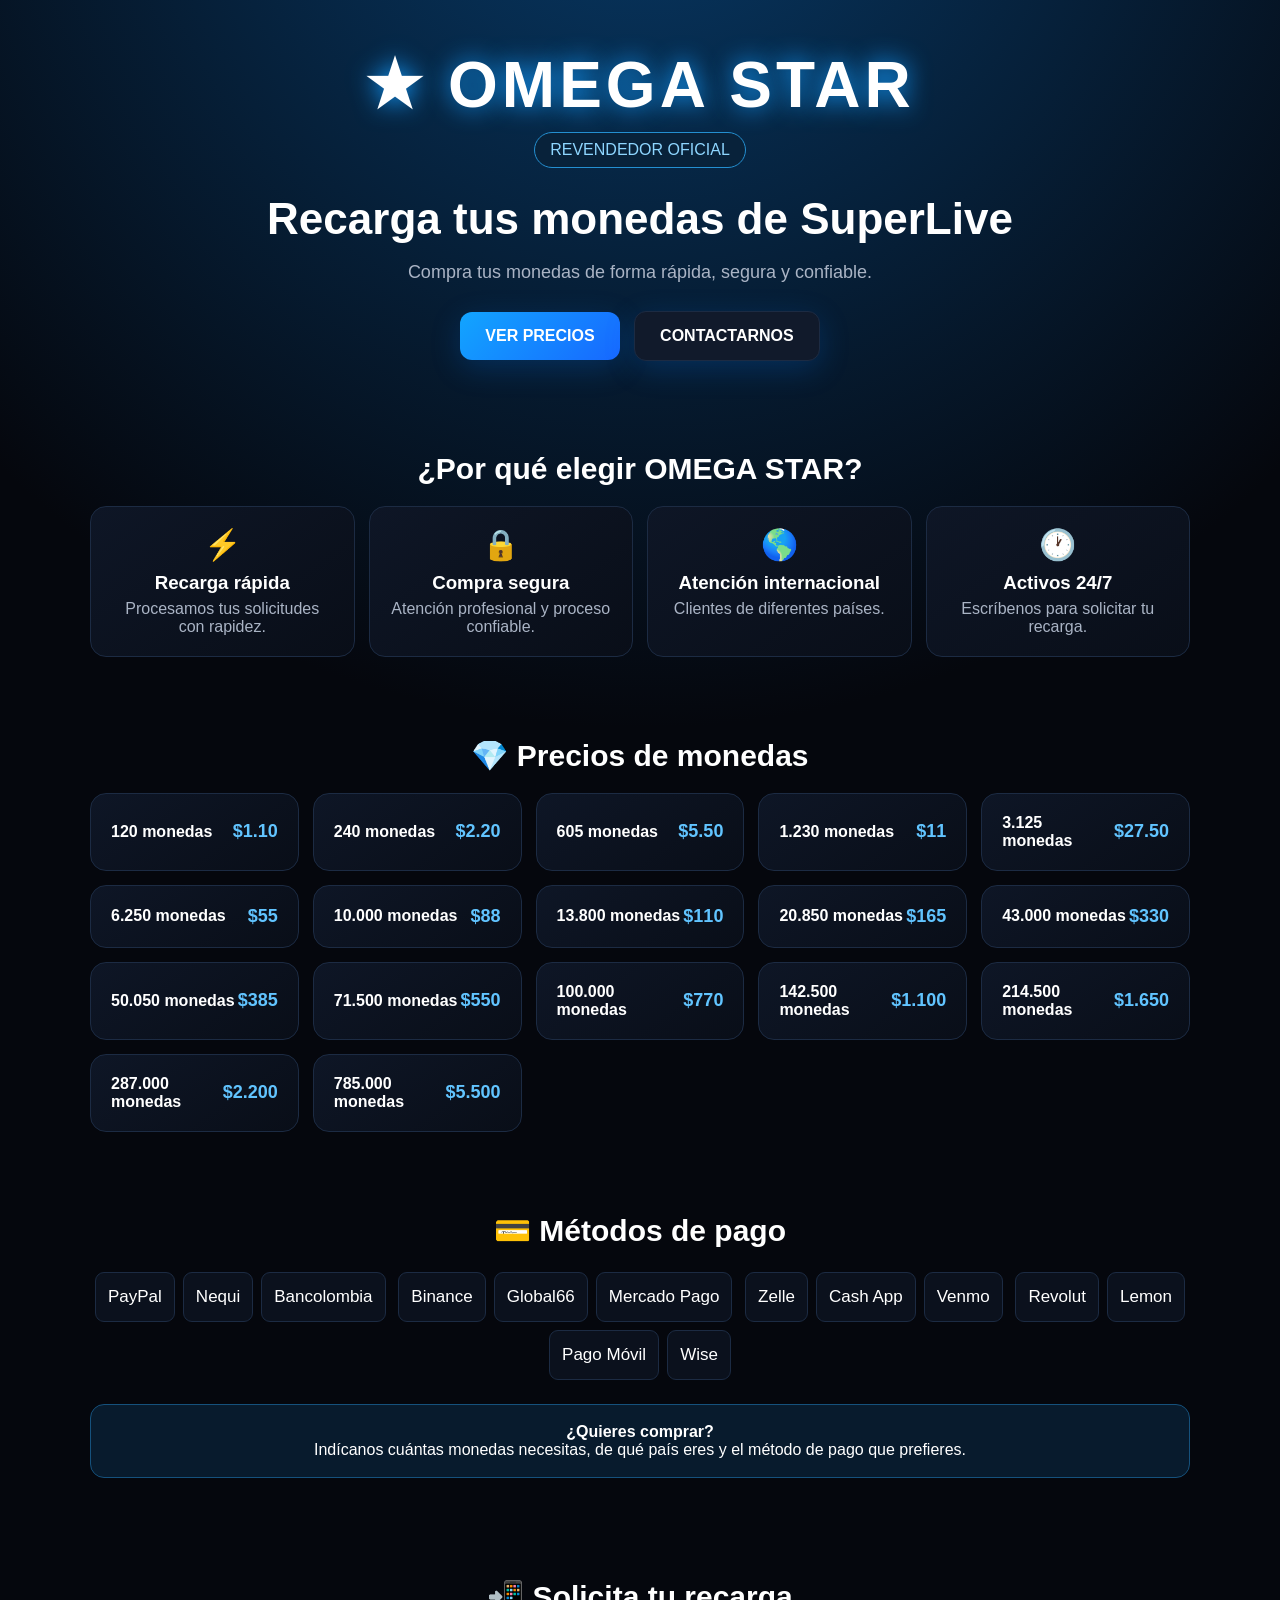
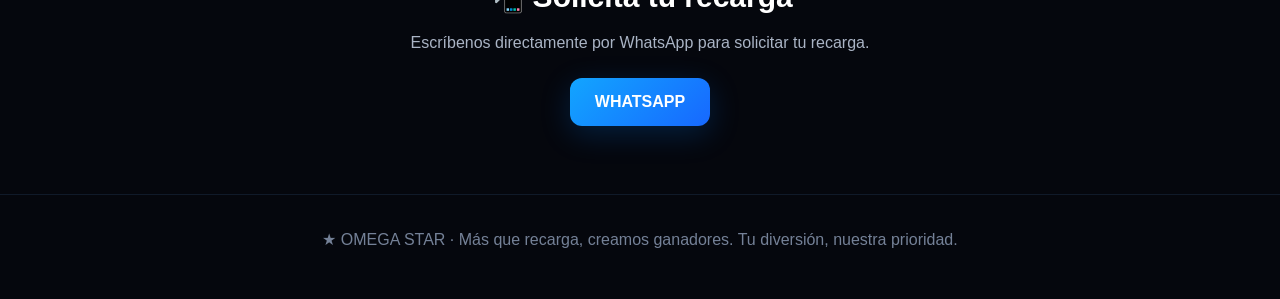
==== index.html @ 8eca4026 "Rename omega_star_web.html to index.html" ====
<!DOCTYPE html>
<html lang="es">
<head>
<meta charset="UTF-8">
<meta name="viewport" content="width=device-width, initial-scale=1.0">
<title>OMEGA STAR | Recarga de Monedas SuperLive</title>
<style>
:root{--bg:#05070d;--card:#0d1220;--blue:#20a7ff;--text:#fff;--muted:#aab4c5;--line:#1c2b43}
*{box-sizing:border-box} body{margin:0;font-family:Arial,Helvetica,sans-serif;background:radial-gradient(circle at 50% -10%,#073a68 0,#05070d 42%);color:var(--text)}
.container{width:min(1100px,92%);margin:auto}.hero{text-align:center;padding:48px 0 28px}
.logo{font-size:clamp(34px,7vw,64px);font-weight:900;letter-spacing:4px;text-shadow:0 0 24px #149dff}
.badge{display:inline-block;margin:10px 0;padding:8px 15px;border:1px solid #248fd0;border-radius:999px;color:#8ed6ff;background:#08223a}
h1{font-size:clamp(25px,5vw,44px);margin:16px 0 10px}.hero p{color:var(--muted);font-size:18px}
.btn{display:inline-block;text-decoration:none;background:linear-gradient(135deg,#12a5ff,#1768ff);color:#fff;font-weight:800;padding:15px 25px;border-radius:12px;margin:10px 5px;box-shadow:0 8px 30px #007cff35}
.btn.secondary{background:#111a2b;border:1px solid var(--line)}
section{padding:28px 0}.section-title{text-align:center;font-size:30px;margin-bottom:20px}
.features,.prices{display:grid;gap:14px}.features{grid-template-columns:repeat(auto-fit,minmax(210px,1fr))}
.feature,.price{background:linear-gradient(145deg,#0e1626,#090e18);border:1px solid var(--line);border-radius:16px;padding:20px}.feature{text-align:center}.icon{font-size:30px}.feature h3{margin:10px 0 6px}.feature p{color:var(--muted);margin:0}
.prices{grid-template-columns:repeat(auto-fit,minmax(190px,1fr));max-height:none}.price{display:flex;justify-content:space-between;align-items:center}.coins{font-weight:800}.amount{color:#61c4ff;font-weight:900;font-size:18px}
.payments{text-align:center;color:var(--muted);line-height:2;font-size:17px}.payment{display:inline-block;padding:7px 12px;margin:4px;border:1px solid var(--line);border-radius:9px;background:#0b111d;color:#fff}
.notice{margin:20px 0;padding:18px;border-radius:14px;background:#081b2d;border:1px solid #15517c;text-align:center}
footer{text-align:center;color:#748197;padding:35px 0 50px;border-top:1px solid #101a29;margin-top:30px}
@media(max-width:500px){.hero{padding-top:32px}.price{padding:16px}.btn{width:90%;max-width:320px}}
</style>
</head>
<body>
<header class="hero">
<div class="container">
<div class="logo">★ OMEGA STAR</div>
<div class="badge">REVENDEDOR OFICIAL</div>
<h1>Recarga tus monedas de SuperLive</h1>
<p>Compra tus monedas de forma rápida, segura y confiable.</p>
<a class="btn" href="#precios">VER PRECIOS</a>
<a class="btn secondary" href="#contacto">CONTACTARNOS</a>
</div>
</header>

<main class="container">
<section>
<h2 class="section-title">¿Por qué elegir OMEGA STAR?</h2>
<div class="features">
<div class="feature"><div class="icon">⚡</div><h3>Recarga rápida</h3><p>Procesamos tus solicitudes con rapidez.</p></div>
<div class="feature"><div class="icon">🔒</div><h3>Compra segura</h3><p>Atención profesional y proceso confiable.</p></div>
<div class="feature"><div class="icon">🌎</div><h3>Atención internacional</h3><p>Clientes de diferentes países.</p></div>
<div class="feature"><div class="icon">🕐</div><h3>Activos 24/7</h3><p>Escríbenos para solicitar tu recarga.</p></div>
</div>
</section>

<section id="precios">
<h2 class="section-title">💎 Precios de monedas</h2>
<div class="prices">
<div class="price"><span class="coins">120 monedas</span><span class="amount">$1.10</span></div>
<div class="price"><span class="coins">240 monedas</span><span class="amount">$2.20</span></div>
<div class="price"><span class="coins">605 monedas</span><span class="amount">$5.50</span></div>
<div class="price"><span class="coins">1.230 monedas</span><span class="amount">$11</span></div>
<div class="price"><span class="coins">3.125 monedas</span><span class="amount">$27.50</span></div>
<div class="price"><span class="coins">6.250 monedas</span><span class="amount">$55</span></div>
<div class="price"><span class="coins">10.000 monedas</span><span class="amount">$88</span></div>
<div class="price"><span class="coins">13.800 monedas</span><span class="amount">$110</span></div>
<div class="price"><span class="coins">20.850 monedas</span><span class="amount">$165</span></div>
<div class="price"><span class="coins">43.000 monedas</span><span class="amount">$330</span></div>
<div class="price"><span class="coins">50.050 monedas</span><span class="amount">$385</span></div>
<div class="price"><span class="coins">71.500 monedas</span><span class="amount">$550</span></div>
<div class="price"><span class="coins">100.000 monedas</span><span class="amount">$770</span></div>
<div class="price"><span class="coins">142.500 monedas</span><span class="amount">$1.100</span></div>
<div class="price"><span class="coins">214.500 monedas</span><span class="amount">$1.650</span></div>
<div class="price"><span class="coins">287.000 monedas</span><span class="amount">$2.200</span></div>
<div class="price"><span class="coins">785.000 monedas</span><span class="amount">$5.500</span></div>
</div>
</section>

<section>
<h2 class="section-title">💳 Métodos de pago</h2>
<div class="payments">
<span class="payment">PayPal</span><span class="payment">Nequi</span><span class="payment">Bancolombia</span>
<span class="payment">Binance</span><span class="payment">Global66</span><span class="payment">Mercado Pago</span>
<span class="payment">Zelle</span><span class="payment">Cash App</span><span class="payment">Venmo</span>
<span class="payment">Revolut</span><span class="payment">Lemon</span><span class="payment">Pago Móvil</span><span class="payment">Wise</span>
</div>
<div class="notice"><strong>¿Quieres comprar?</strong><br>Indícanos cuántas monedas necesitas, de qué país eres y el método de pago que prefieres.</div>
</section>

<section id="contacto" style="text-align:center">
<h2 class="section-title">📲 Solicita tu recarga</h2>
<p style="color:#aab4c5">Escríbenos directamente por WhatsApp para solicitar tu recarga.</p>
<a class="btn" href="https://wa.me/573024330121" target="_blank">WHATSAPP</a>
</section>
</main>
<footer>★ OMEGA STAR · Más que recarga, creamos ganadores. Tu diversión, nuestra prioridad.</footer>
</body>
</html>
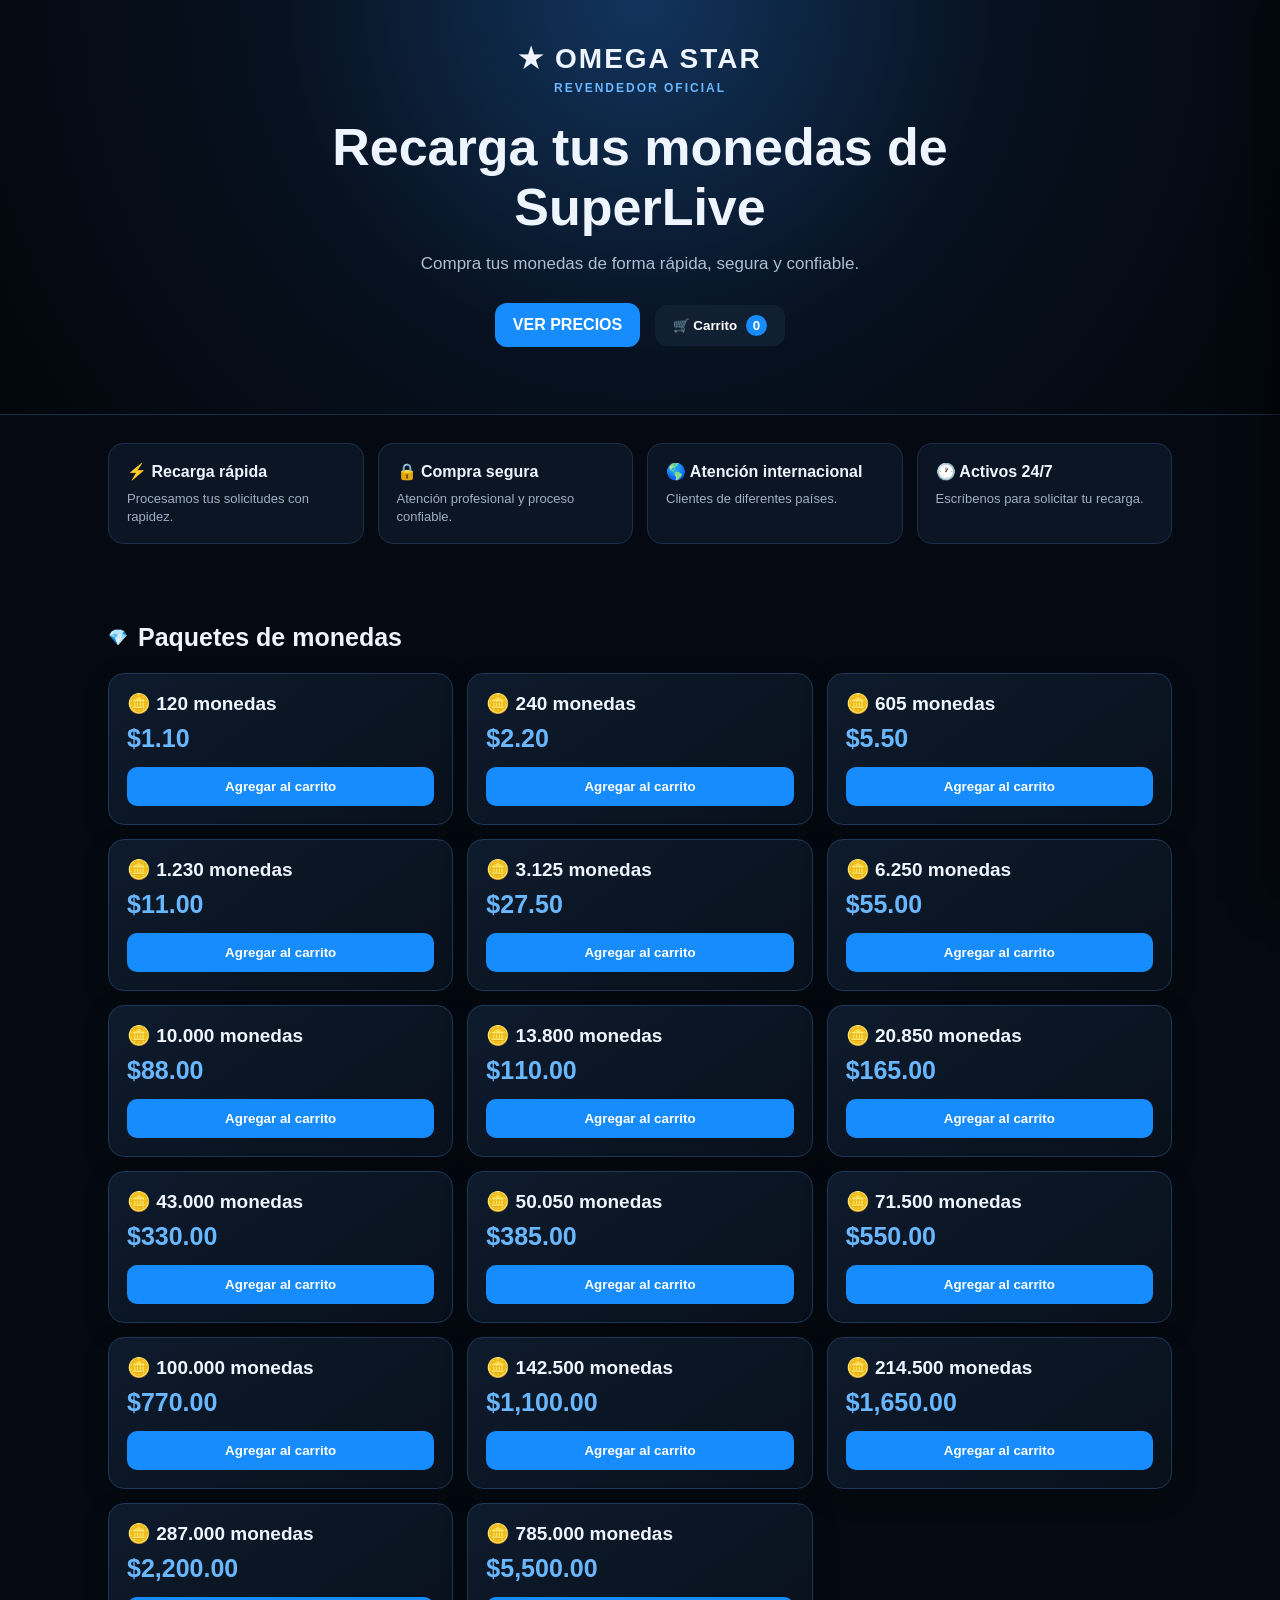
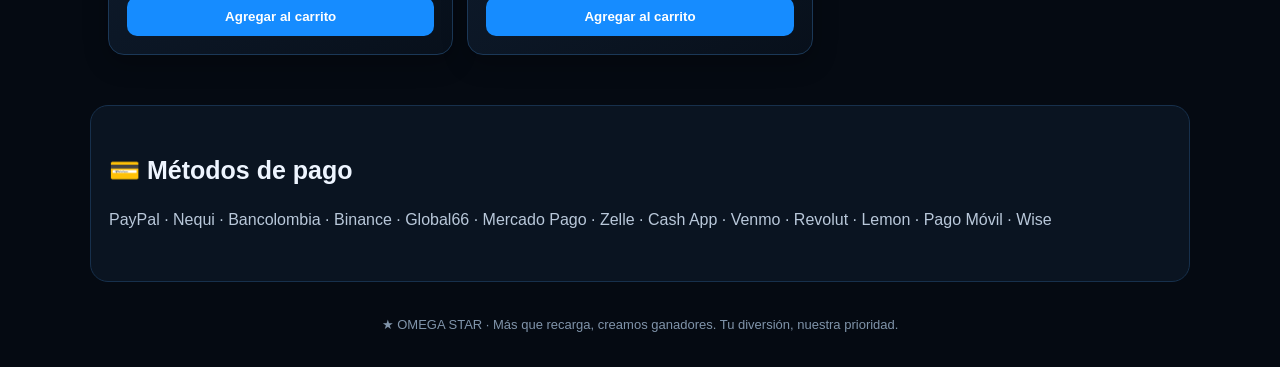
==== commit a50f7f0f: "Add files via upload" ====
--- a/index.html
+++ b/index.html
@@ -1,91 +1,85 @@
-<!DOCTYPE html>
+<!doctype html>
 <html lang="es">
 <head>
-<meta charset="UTF-8">
-<meta name="viewport" content="width=device-width, initial-scale=1.0">
-<title>OMEGA STAR | Recarga de Monedas SuperLive</title>
-<style>
-:root{--bg:#05070d;--card:#0d1220;--blue:#20a7ff;--text:#fff;--muted:#aab4c5;--line:#1c2b43}
-*{box-sizing:border-box} body{margin:0;font-family:Arial,Helvetica,sans-serif;background:radial-gradient(circle at 50% -10%,#073a68 0,#05070d 42%);color:var(--text)}
-.container{width:min(1100px,92%);margin:auto}.hero{text-align:center;padding:48px 0 28px}
-.logo{font-size:clamp(34px,7vw,64px);font-weight:900;letter-spacing:4px;text-shadow:0 0 24px #149dff}
-.badge{display:inline-block;margin:10px 0;padding:8px 15px;border:1px solid #248fd0;border-radius:999px;color:#8ed6ff;background:#08223a}
-h1{font-size:clamp(25px,5vw,44px);margin:16px 0 10px}.hero p{color:var(--muted);font-size:18px}
-.btn{display:inline-block;text-decoration:none;background:linear-gradient(135deg,#12a5ff,#1768ff);color:#fff;font-weight:800;padding:15px 25px;border-radius:12px;margin:10px 5px;box-shadow:0 8px 30px #007cff35}
-.btn.secondary{background:#111a2b;border:1px solid var(--line)}
-section{padding:28px 0}.section-title{text-align:center;font-size:30px;margin-bottom:20px}
-.features,.prices{display:grid;gap:14px}.features{grid-template-columns:repeat(auto-fit,minmax(210px,1fr))}
-.feature,.price{background:linear-gradient(145deg,#0e1626,#090e18);border:1px solid var(--line);border-radius:16px;padding:20px}.feature{text-align:center}.icon{font-size:30px}.feature h3{margin:10px 0 6px}.feature p{color:var(--muted);margin:0}
-.prices{grid-template-columns:repeat(auto-fit,minmax(190px,1fr));max-height:none}.price{display:flex;justify-content:space-between;align-items:center}.coins{font-weight:800}.amount{color:#61c4ff;font-weight:900;font-size:18px}
-.payments{text-align:center;color:var(--muted);line-height:2;font-size:17px}.payment{display:inline-block;padding:7px 12px;margin:4px;border:1px solid var(--line);border-radius:9px;background:#0b111d;color:#fff}
-.notice{margin:20px 0;padding:18px;border-radius:14px;background:#081b2d;border:1px solid #15517c;text-align:center}
-footer{text-align:center;color:#748197;padding:35px 0 50px;border-top:1px solid #101a29;margin-top:30px}
-@media(max-width:500px){.hero{padding-top:32px}.price{padding:16px}.btn{width:90%;max-width:320px}}
-</style>
+<meta charset="utf-8">
+<meta name="viewport" content="width=device-width,initial-scale=1">
+<meta name="theme-color" content="#07111f">
+<title>OMEGA STAR | Carrito de monedas SuperLive</title>
+<link rel="stylesheet" href="styles.css">
 </head>
 <body>
 <header class="hero">
-<div class="container">
-<div class="logo">★ OMEGA STAR</div>
-<div class="badge">REVENDEDOR OFICIAL</div>
-<h1>Recarga tus monedas de SuperLive</h1>
-<p>Compra tus monedas de forma rápida, segura y confiable.</p>
-<a class="btn" href="#precios">VER PRECIOS</a>
-<a class="btn secondary" href="#contacto">CONTACTARNOS</a>
-</div>
+  <div class="brand">★ OMEGA STAR</div>
+  <div class="official">REVENDEDOR OFICIAL</div>
+  <h1>Recarga tus monedas de SuperLive</h1>
+  <p>Compra tus monedas de forma rápida, segura y confiable.</p>
+  <a class="btn" href="#precios">VER PRECIOS</a>
+  <button class="cart-button" id="openCart">🛒 Carrito <span id="cartCount">0</span></button>
 </header>
 
-<main class="container">
-<section>
-<h2 class="section-title">¿Por qué elegir OMEGA STAR?</h2>
-<div class="features">
-<div class="feature"><div class="icon">⚡</div><h3>Recarga rápida</h3><p>Procesamos tus solicitudes con rapidez.</p></div>
-<div class="feature"><div class="icon">🔒</div><h3>Compra segura</h3><p>Atención profesional y proceso confiable.</p></div>
-<div class="feature"><div class="icon">🌎</div><h3>Atención internacional</h3><p>Clientes de diferentes países.</p></div>
-<div class="feature"><div class="icon">🕐</div><h3>Activos 24/7</h3><p>Escríbenos para solicitar tu recarga.</p></div>
-</div>
+<main>
+<section class="benefits">
+  <article><b>⚡ Recarga rápida</b><span>Procesamos tus solicitudes con rapidez.</span></article>
+  <article><b>🔒 Compra segura</b><span>Atención profesional y proceso confiable.</span></article>
+  <article><b>🌎 Atención internacional</b><span>Clientes de diferentes países.</span></article>
+  <article><b>🕐 Activos 24/7</b><span>Escríbenos para solicitar tu recarga.</span></article>
 </section>
 
-<section id="precios">
-<h2 class="section-title">💎 Precios de monedas</h2>
-<div class="prices">
-<div class="price"><span class="coins">120 monedas</span><span class="amount">$1.10</span></div>
-<div class="price"><span class="coins">240 monedas</span><span class="amount">$2.20</span></div>
-<div class="price"><span class="coins">605 monedas</span><span class="amount">$5.50</span></div>
-<div class="price"><span class="coins">1.230 monedas</span><span class="amount">$11</span></div>
-<div class="price"><span class="coins">3.125 monedas</span><span class="amount">$27.50</span></div>
-<div class="price"><span class="coins">6.250 monedas</span><span class="amount">$55</span></div>
-<div class="price"><span class="coins">10.000 monedas</span><span class="amount">$88</span></div>
-<div class="price"><span class="coins">13.800 monedas</span><span class="amount">$110</span></div>
-<div class="price"><span class="coins">20.850 monedas</span><span class="amount">$165</span></div>
-<div class="price"><span class="coins">43.000 monedas</span><span class="amount">$330</span></div>
-<div class="price"><span class="coins">50.050 monedas</span><span class="amount">$385</span></div>
-<div class="price"><span class="coins">71.500 monedas</span><span class="amount">$550</span></div>
-<div class="price"><span class="coins">100.000 monedas</span><span class="amount">$770</span></div>
-<div class="price"><span class="coins">142.500 monedas</span><span class="amount">$1.100</span></div>
-<div class="price"><span class="coins">214.500 monedas</span><span class="amount">$1.650</span></div>
-<div class="price"><span class="coins">287.000 monedas</span><span class="amount">$2.200</span></div>
-<div class="price"><span class="coins">785.000 monedas</span><span class="amount">$5.500</span></div>
-</div>
+<section id="precios" class="section">
+  <div class="section-title">
+    <span>💎</span><h2>Paquetes de monedas</h2>
+  </div>
+  <div id="products" class="products"></div>
 </section>
 
-<section>
-<h2 class="section-title">💳 Métodos de pago</h2>
-<div class="payments">
-<span class="payment">PayPal</span><span class="payment">Nequi</span><span class="payment">Bancolombia</span>
-<span class="payment">Binance</span><span class="payment">Global66</span><span class="payment">Mercado Pago</span>
-<span class="payment">Zelle</span><span class="payment">Cash App</span><span class="payment">Venmo</span>
-<span class="payment">Revolut</span><span class="payment">Lemon</span><span class="payment">Pago Móvil</span><span class="payment">Wise</span>
-</div>
-<div class="notice"><strong>¿Quieres comprar?</strong><br>Indícanos cuántas monedas necesitas, de qué país eres y el método de pago que prefieres.</div>
-</section>
-
-<section id="contacto" style="text-align:center">
-<h2 class="section-title">📲 Solicita tu recarga</h2>
-<p style="color:#aab4c5">Escríbenos directamente por WhatsApp para solicitar tu recarga.</p>
-<a class="btn" href="https://wa.me/573024330121" target="_blank">WHATSAPP</a>
+<section class="section info">
+  <h2>💳 Métodos de pago</h2>
+  <p>PayPal · Nequi · Bancolombia · Binance · Global66 · Mercado Pago · Zelle · Cash App · Venmo · Revolut · Lemon · Pago Móvil · Wise</p>
 </section>
 </main>
+
+<aside id="cartPanel" class="cart-panel" aria-hidden="true">
+  <div class="cart-head"><h2>🛒 Tu pedido</h2><button id="closeCart">✕</button></div>
+  <div id="cartItems" class="cart-items"></div>
+  <div class="cart-total"><span>Total</span><strong id="cartTotal">$0.00</strong></div>
+  <button class="checkout" id="checkoutBtn">Finalizar pedido por WhatsApp</button>
+</aside>
+<div id="overlay" class="overlay"></div>
+
+<div id="checkoutModal" class="modal hidden">
+  <div class="modal-card">
+    <button class="modal-close" id="closeModal">✕</button>
+    <h2>📲 Datos del pedido</h2>
+    <p>Completa los datos para enviar tu pedido por WhatsApp.</p>
+    <label>País
+      <select id="country">
+        <option>Colombia</option><option>México</option><option>Argentina</option>
+        <option>Venezuela</option><option>Perú</option><option>Otro país</option>
+      </select>
+    </label>
+    <label>ID / usuario de SuperLive
+      <input id="superliveId" placeholder="Ej. 123456789" autocomplete="off">
+    </label>
+    <label>Método de pago
+      <select id="payment">
+        <option>Nequi</option><option>Bancolombia</option><option>PayPal</option>
+        <option>Binance</option><option>Global66</option><option>Mercado Pago</option>
+        <option>Zelle</option><option>Cash App</option><option>Venmo</option>
+        <option>Revolut</option><option>Lemon</option><option>Pago Móvil</option>
+        <option>Wise</option>
+      </select>
+    </label>
+    <label>Nombre (opcional)
+      <input id="customerName" placeholder="Tu nombre">
+    </label>
+    <label>Nota (opcional)
+      <textarea id="note" rows="3" placeholder="Información adicional"></textarea>
+    </label>
+    <button class="checkout" id="sendWhatsApp">Enviar pedido por WhatsApp</button>
+  </div>
+</div>
+
 <footer>★ OMEGA STAR · Más que recarga, creamos ganadores. Tu diversión, nuestra prioridad.</footer>
+<script src="script.js"></script>
 </body>
-</html>
+</html>
--- a/styles.css
+++ b/styles.css
@@ -0,0 +1 @@
+*{box-sizing:border-box}html{scroll-behavior:smooth}body{margin:0;font-family:Arial,Helvetica,sans-serif;background:#050a12;color:#eef5ff}.hero{padding:42px 18px 55px;text-align:center;background:radial-gradient(circle at 50% 0,#12345d,#07111f 48%,#03070c);border-bottom:1px solid #17304c}.brand{font-size:28px;font-weight:900;letter-spacing:2px}.official{margin-top:6px;color:#69b7ff;font-weight:700;font-size:12px;letter-spacing:2px}.hero h1{font-size:clamp(28px,7vw,52px);margin:22px auto 10px;max-width:800px}.hero p{color:#aebed2;font-size:17px}.btn,.cart-button,.checkout{border:0;border-radius:12px;padding:13px 18px;font-weight:800;cursor:pointer}.btn{display:inline-block;background:#168cff;color:white;text-decoration:none;margin:12px 5px}.cart-button{background:#101f31;color:white;margin:12px 5px}.cart-button span{background:#168cff;border-radius:99px;padding:3px 7px;margin-left:5px}.benefits{display:grid;grid-template-columns:repeat(4,1fr);gap:14px;max-width:1100px;margin:28px auto;padding:0 18px}.benefits article{background:#0b1523;border:1px solid #19304a;border-radius:15px;padding:18px}.benefits b{display:block;margin-bottom:8px}.benefits span{font-size:13px;color:#9fb0c5}.section{max-width:1100px;margin:0 auto;padding:30px 18px}.section-title{display:flex;align-items:center;gap:10px}.section-title h2,.info h2{font-size:25px}.products{display:grid;grid-template-columns:repeat(3,1fr);gap:14px}.product{background:linear-gradient(145deg,#0e1b2c,#08101b);border:1px solid #1b3857;border-radius:16px;padding:18px;box-shadow:0 8px 25px #0004}.coins{font-size:19px;font-weight:900}.price{font-size:25px;font-weight:900;margin:9px 0 14px;color:#69b7ff}.add{width:100%;padding:12px;border:0;border-radius:10px;background:#168cff;color:#fff;font-weight:800;cursor:pointer}.info{margin-top:20px;background:#0a1421;border-radius:18px;border:1px solid #17304c}.info p{color:#b9c8da;line-height:1.8}.cart-panel{position:fixed;right:-430px;top:0;width:min(430px,100%);height:100%;background:#07111e;z-index:20;padding:20px;transition:.25s;box-shadow:-12px 0 35px #0008;overflow:auto}.cart-panel.open{right:0}.cart-head{display:flex;justify-content:space-between;align-items:center}.cart-head button,.modal-close{background:none;border:0;color:#fff;font-size:22px;cursor:pointer}.cart-item{border-bottom:1px solid #1b3047;padding:14px 0}.cart-row{display:flex;justify-content:space-between;gap:10px}.qty button{border:1px solid #31516f;background:#0d1c2c;color:#fff;border-radius:7px;width:30px;height:30px}.qty span{padding:0 8px}.cart-total{display:flex;justify-content:space-between;font-size:20px;padding:20px 0}.checkout{width:100%;background:#16a765;color:white}.overlay{display:none;position:fixed;inset:0;background:#0009;z-index:15}.overlay.show{display:block}.modal{position:fixed;inset:0;z-index:30;display:grid;place-items:center;background:#0009;padding:18px}.hidden{display:none}.modal-card{position:relative;background:#091524;border:1px solid #23425f;border-radius:18px;padding:24px;width:min(500px,100%);max-height:92vh;overflow:auto}.modal-card label{display:block;margin:14px 0;font-size:14px;color:#b9c8da}.modal-card input,.modal-card select,.modal-card textarea{display:block;width:100%;margin-top:7px;padding:12px;border-radius:10px;border:1px solid #2a4560;background:#06101b;color:#fff}.modal-close{position:absolute;right:14px;top:12px}.modal-card h2{margin-top:0}footer{text-align:center;padding:35px 18px;color:#8094aa;font-size:13px}@media(max-width:800px){.benefits{grid-template-columns:1fr 1fr}.products{grid-template-columns:1fr 1fr}}@media(max-width:520px){.benefits,.products{grid-template-columns:1fr}.hero{padding-top:30px}.brand{font-size:24px}}
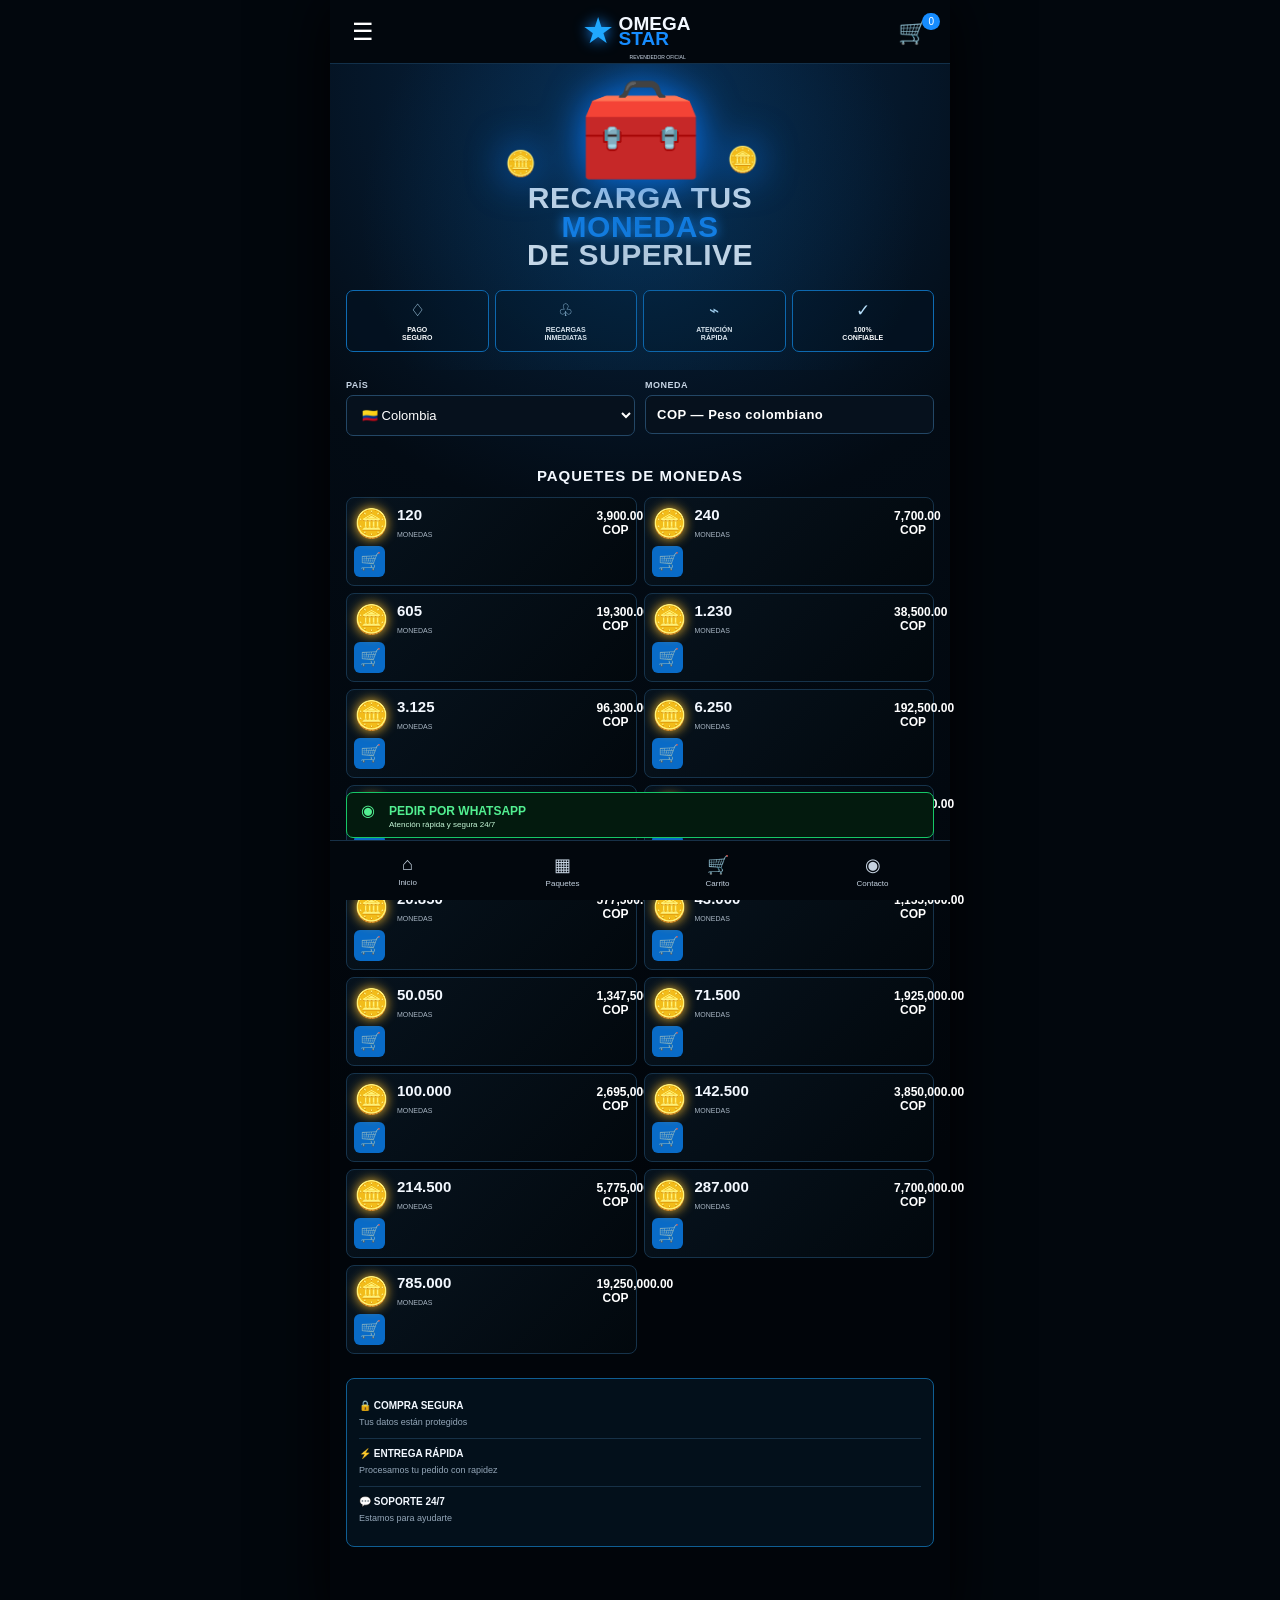
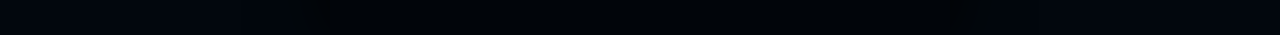
==== commit 14d20508: "Add files via upload" ====
--- a/index.html
+++ b/index.html
@@ -2,84 +2,89 @@
 <html lang="es">
 <head>
 <meta charset="utf-8">
-<meta name="viewport" content="width=device-width,initial-scale=1">
-<meta name="theme-color" content="#07111f">
-<title>OMEGA STAR | Carrito de monedas SuperLive</title>
+<meta name="viewport" content="width=device-width,initial-scale=1,viewport-fit=cover">
+<meta name="theme-color" content="#02070d">
+<title>OMEGA STAR | Monedas SuperLive</title>
 <link rel="stylesheet" href="styles.css">
 </head>
 <body>
-<header class="hero">
-  <div class="brand">★ OMEGA STAR</div>
-  <div class="official">REVENDEDOR OFICIAL</div>
-  <h1>Recarga tus monedas de SuperLive</h1>
-  <p>Compra tus monedas de forma rápida, segura y confiable.</p>
-  <a class="btn" href="#precios">VER PRECIOS</a>
-  <button class="cart-button" id="openCart">🛒 Carrito <span id="cartCount">0</span></button>
+<div class="app">
+<header class="topbar">
+  <button class="icon" id="menuBtn">☰</button>
+  <div class="logo"><span>★</span><b>OMEGA<br><i>STAR</i></b><small>REVENDEDOR OFICIAL</small></div>
+  <button class="icon cart-mini" id="openCart">🛒<em id="cartCount">0</em></button>
 </header>
 
 <main>
-<section class="benefits">
-  <article><b>⚡ Recarga rápida</b><span>Procesamos tus solicitudes con rapidez.</span></article>
-  <article><b>🔒 Compra segura</b><span>Atención profesional y proceso confiable.</span></article>
-  <article><b>🌎 Atención internacional</b><span>Clientes de diferentes países.</span></article>
-  <article><b>🕐 Activos 24/7</b><span>Escríbenos para solicitar tu recarga.</span></article>
+<section class="hero">
+  <div class="hero-glow"></div>
+  <div class="chest">🧰<span>🪙</span><span>🪙</span></div>
+  <h1>RECARGA TUS<br><strong>MONEDAS</strong><br>DE SUPERLIVE</h1>
+  <div class="badges">
+    <div>♢<b>PAGO<br>SEGURO</b></div>
+    <div>♧<b>RECARGAS<br>INMEDIATAS</b></div>
+    <div>⌁<b>ATENCIÓN<br>RÁPIDA</b></div>
+    <div>✓<b>100%<br>CONFIABLE</b></div>
+  </div>
 </section>
 
-<section id="precios" class="section">
-  <div class="section-title">
-    <span>💎</span><h2>Paquetes de monedas</h2>
-  </div>
+<section class="selectors">
+  <label>PAÍS<select id="country"></select></label>
+  <label>MONEDA<div class="currency" id="currency"></div></label>
+</section>
+
+<section class="section">
+  <h2>PAQUETES DE MONEDAS</h2>
   <div id="products" class="products"></div>
 </section>
 
-<section class="section info">
-  <h2>💳 Métodos de pago</h2>
-  <p>PayPal · Nequi · Bancolombia · Binance · Global66 · Mercado Pago · Zelle · Cash App · Venmo · Revolut · Lemon · Pago Móvil · Wise</p>
+<section class="trust">
+  <div><b>🔒 COMPRA SEGURA</b><span>Tus datos están protegidos</span></div>
+  <div><b>⚡ ENTREGA RÁPIDA</b><span>Procesamos tu pedido con rapidez</span></div>
+  <div><b>💬 SOPORTE 24/7</b><span>Estamos para ayudarte</span></div>
 </section>
 </main>
 
-<aside id="cartPanel" class="cart-panel" aria-hidden="true">
-  <div class="cart-head"><h2>🛒 Tu pedido</h2><button id="closeCart">✕</button></div>
-  <div id="cartItems" class="cart-items"></div>
-  <div class="cart-total"><span>Total</span><strong id="cartTotal">$0.00</strong></div>
-  <button class="checkout" id="checkoutBtn">Finalizar pedido por WhatsApp</button>
+<div class="whatsapp" id="whatsappBtn">◉ <b>PEDIR POR WHATSAPP</b><small>Atención rápida y segura 24/7</small></div>
+
+<aside id="cartPanel" class="drawer">
+  <div class="drawer-head"><h2>TU CARRITO</h2><button id="closeCart">✕</button></div>
+  <div id="cartItems"></div>
+  <div class="drawer-total"><span>TOTAL</span><strong id="cartTotal"></strong></div>
+  <button class="primary" id="checkoutBtn">FINALIZAR PEDIDO →</button>
+  <button class="continue" id="continueBtn">← Seguir comprando</button>
 </aside>
-<div id="overlay" class="overlay"></div>
+<div id="overlay"></div>
 
 <div id="checkoutModal" class="modal hidden">
   <div class="modal-card">
     <button class="modal-close" id="closeModal">✕</button>
-    <h2>📲 Datos del pedido</h2>
-    <p>Completa los datos para enviar tu pedido por WhatsApp.</p>
-    <label>País
-      <select id="country">
-        <option>Colombia</option><option>México</option><option>Argentina</option>
-        <option>Venezuela</option><option>Perú</option><option>Otro país</option>
-      </select>
-    </label>
-    <label>ID / usuario de SuperLive
-      <input id="superliveId" placeholder="Ej. 123456789" autocomplete="off">
-    </label>
-    <label>Método de pago
-      <select id="payment">
-        <option>Nequi</option><option>Bancolombia</option><option>PayPal</option>
-        <option>Binance</option><option>Global66</option><option>Mercado Pago</option>
-        <option>Zelle</option><option>Cash App</option><option>Venmo</option>
-        <option>Revolut</option><option>Lemon</option><option>Pago Móvil</option>
-        <option>Wise</option>
-      </select>
-    </label>
-    <label>Nombre (opcional)
-      <input id="customerName" placeholder="Tu nombre">
-    </label>
-    <label>Nota (opcional)
-      <textarea id="note" rows="3" placeholder="Información adicional"></textarea>
-    </label>
-    <button class="checkout" id="sendWhatsApp">Enviar pedido por WhatsApp</button>
+    <h2>FINALIZAR PEDIDO</h2>
+    <div class="form-section"><b>1. INFORMACIÓN DEL PEDIDO</b></div>
+    <label>País<select id="checkoutCountry"></select></label>
+    <label>Moneda<div class="currency" id="checkoutCurrency"></div></label>
+    <label>ID de SuperLive<input id="superliveId" placeholder="Ingresa tu ID o usuario"></label>
+    <div class="form-section"><b>2. MÉTODO DE PAGO</b></div>
+    <label>Selecciona tu método<select id="payment">
+      <option>Nequi</option><option>Bancolombia</option><option>PayPal</option><option>Binance</option><option>Global66</option><option>Mercado Pago</option><option>Zelle</option><option>Cash App</option><option>Venmo</option><option>Revolut</option><option>Lemon</option><option>Pago Móvil</option><option>Wise</option>
+    </select></label>
+    <div class="form-section"><b>3. TUS DATOS</b></div>
+    <label>Nombre completo<input id="customerName" placeholder="Ingresa tu nombre"></label>
+    <label>WhatsApp<input id="customerWhatsapp" placeholder="Tu número de WhatsApp"></label>
+    <label>Nota (opcional)<textarea id="note" placeholder="Escribe alguna nota adicional"></textarea></label>
+    <div class="pay-total"><span>Total a pagar</span><strong id="modalTotal"></strong></div>
+    <button class="whatsapp-submit" id="sendWhatsApp">◉ ENVIAR PEDIDO POR WHATSAPP</button>
+    <small class="redirect">Serás redirigido a WhatsApp con el detalle de tu pedido.</small>
   </div>
 </div>
 
-<footer>★ OMEGA STAR · Más que recarga, creamos ganadores. Tu diversión, nuestra prioridad.</footer>
+<nav class="bottom-nav">
+  <button>⌂<span>Inicio</span></button>
+  <button onclick="document.querySelector('.section').scrollIntoView()">▦<span>Paquetes</span></button>
+  <button id="bottomCart">🛒<span>Carrito</span></button>
+  <button id="bottomContact">◉<span>Contacto</span></button>
+</nav>
 <script src="script.js"></script>
+</div>
 </body>
 </html>
--- a/styles.css
+++ b/styles.css
@@ -1 +1 @@
-*{box-sizing:border-box}html{scroll-behavior:smooth}body{margin:0;font-family:Arial,Helvetica,sans-serif;background:#050a12;color:#eef5ff}.hero{padding:42px 18px 55px;text-align:center;background:radial-gradient(circle at 50% 0,#12345d,#07111f 48%,#03070c);border-bottom:1px solid #17304c}.brand{font-size:28px;font-weight:900;letter-spacing:2px}.official{margin-top:6px;color:#69b7ff;font-weight:700;font-size:12px;letter-spacing:2px}.hero h1{font-size:clamp(28px,7vw,52px);margin:22px auto 10px;max-width:800px}.hero p{color:#aebed2;font-size:17px}.btn,.cart-button,.checkout{border:0;border-radius:12px;padding:13px 18px;font-weight:800;cursor:pointer}.btn{display:inline-block;background:#168cff;color:white;text-decoration:none;margin:12px 5px}.cart-button{background:#101f31;color:white;margin:12px 5px}.cart-button span{background:#168cff;border-radius:99px;padding:3px 7px;margin-left:5px}.benefits{display:grid;grid-template-columns:repeat(4,1fr);gap:14px;max-width:1100px;margin:28px auto;padding:0 18px}.benefits article{background:#0b1523;border:1px solid #19304a;border-radius:15px;padding:18px}.benefits b{display:block;margin-bottom:8px}.benefits span{font-size:13px;color:#9fb0c5}.section{max-width:1100px;margin:0 auto;padding:30px 18px}.section-title{display:flex;align-items:center;gap:10px}.section-title h2,.info h2{font-size:25px}.products{display:grid;grid-template-columns:repeat(3,1fr);gap:14px}.product{background:linear-gradient(145deg,#0e1b2c,#08101b);border:1px solid #1b3857;border-radius:16px;padding:18px;box-shadow:0 8px 25px #0004}.coins{font-size:19px;font-weight:900}.price{font-size:25px;font-weight:900;margin:9px 0 14px;color:#69b7ff}.add{width:100%;padding:12px;border:0;border-radius:10px;background:#168cff;color:#fff;font-weight:800;cursor:pointer}.info{margin-top:20px;background:#0a1421;border-radius:18px;border:1px solid #17304c}.info p{color:#b9c8da;line-height:1.8}.cart-panel{position:fixed;right:-430px;top:0;width:min(430px,100%);height:100%;background:#07111e;z-index:20;padding:20px;transition:.25s;box-shadow:-12px 0 35px #0008;overflow:auto}.cart-panel.open{right:0}.cart-head{display:flex;justify-content:space-between;align-items:center}.cart-head button,.modal-close{background:none;border:0;color:#fff;font-size:22px;cursor:pointer}.cart-item{border-bottom:1px solid #1b3047;padding:14px 0}.cart-row{display:flex;justify-content:space-between;gap:10px}.qty button{border:1px solid #31516f;background:#0d1c2c;color:#fff;border-radius:7px;width:30px;height:30px}.qty span{padding:0 8px}.cart-total{display:flex;justify-content:space-between;font-size:20px;padding:20px 0}.checkout{width:100%;background:#16a765;color:white}.overlay{display:none;position:fixed;inset:0;background:#0009;z-index:15}.overlay.show{display:block}.modal{position:fixed;inset:0;z-index:30;display:grid;place-items:center;background:#0009;padding:18px}.hidden{display:none}.modal-card{position:relative;background:#091524;border:1px solid #23425f;border-radius:18px;padding:24px;width:min(500px,100%);max-height:92vh;overflow:auto}.modal-card label{display:block;margin:14px 0;font-size:14px;color:#b9c8da}.modal-card input,.modal-card select,.modal-card textarea{display:block;width:100%;margin-top:7px;padding:12px;border-radius:10px;border:1px solid #2a4560;background:#06101b;color:#fff}.modal-close{position:absolute;right:14px;top:12px}.modal-card h2{margin-top:0}footer{text-align:center;padding:35px 18px;color:#8094aa;font-size:13px}@media(max-width:800px){.benefits{grid-template-columns:1fr 1fr}.products{grid-template-columns:1fr 1fr}}@media(max-width:520px){.benefits,.products{grid-template-columns:1fr}.hero{padding-top:30px}.brand{font-size:24px}}+*{box-sizing:border-box}html{scroll-behavior:smooth}body{margin:0;background:#01050a;color:#f3f8ff;font-family:Arial,Helvetica,sans-serif}.app{max-width:620px;margin:auto;min-height:100vh;background:radial-gradient(circle at 50% 5%,#08294b 0,#030b14 28%,#01050a 70%);padding-bottom:72px}.topbar{height:64px;display:flex;align-items:center;justify-content:space-between;padding:8px 16px;border-bottom:1px solid #12304a;background:#02070d;position:sticky;top:0;z-index:10}.icon{border:0;background:none;color:white;font-size:24px;position:relative}.logo{display:flex;align-items:center;gap:5px;line-height:.78;font-size:19px;position:relative}.logo span{font-size:36px;color:#20a8ff;text-shadow:0 0 14px #168cff}.logo i{font-style:normal;color:#168cff}.logo small{position:absolute;font-size:5px;left:48px;top:39px;color:#d9e6f5;white-space:nowrap}.cart-mini em{position:absolute;right:-6px;top:-4px;background:#168cff;border-radius:20px;font-size:10px;padding:3px 6px;font-style:normal}.hero{padding:25px 16px 18px;text-align:center;position:relative;overflow:hidden}.hero-glow{position:absolute;inset:-100px;background:radial-gradient(circle,#07508a55,transparent 58%);pointer-events:none}.chest{font-size:100px;line-height:.8;filter:drop-shadow(0 0 20px #087cff);position:relative}.chest span{font-size:25px;position:absolute}.chest span:first-of-type{right:30%;bottom:0}.chest span:last-of-type{left:27%;bottom:-4px}.hero h1{font-size:30px;line-height:.95;margin:15px 0 20px;letter-spacing:.5px}.hero h1 strong{color:#168cff;text-shadow:0 0 12px #168cff}.badges{display:grid;grid-template-columns:repeat(4,1fr);gap:6px}.badges div{border:1px solid #0e6bb3;background:#031221cc;border-radius:7px;padding:9px 2px;font-size:17px;color:#bde5ff}.badges b{display:block;font-size:7px;line-height:1.15;color:#fff;margin-top:5px}.selectors{display:grid;grid-template-columns:1fr 1fr;gap:10px;padding:10px 16px}.selectors label,.modal-card label{font-size:9px;font-weight:bold;color:#c7d5e5;letter-spacing:.5px}.selectors select,.currency,.modal-card input,.modal-card select,.modal-card textarea{display:block;width:100%;margin-top:5px;border:1px solid #234766;background:#06111d;color:#fff;border-radius:7px;padding:11px;font-size:13px}.currency{min-height:37px}.section{padding:8px 16px}.section h2{text-align:center;font-size:15px;letter-spacing:1px;margin:13px 0}.products{display:grid;grid-template-columns:1fr 1fr;gap:7px}.product{display:grid;grid-template-columns:38px 1fr 32px;align-items:center;gap:5px;border:1px solid #16334b;background:linear-gradient(135deg,#07131e,#02080d);border-radius:8px;padding:8px 7px}.coin{font-size:28px;filter:drop-shadow(0 0 6px #f3b72b)}.coin-info b{display:block;font-size:15px}.coin-info small{font-size:7px;color:#aab7c5}.price{font-weight:800;font-size:12px;color:#fff;text-align:right}.add{width:31px;height:31px;border:0;border-radius:6px;background:#096bc7;color:#fff;font-size:17px;cursor:pointer}.trust{margin:16px;border:1px solid #0f5e93;border-radius:8px;padding:12px;background:#03101b}.trust div{padding:9px 0;border-bottom:1px solid #173147}.trust div:last-child{border:0}.trust b{display:block;font-size:10px}.trust span{font-size:9px;color:#94a6b8}.whatsapp{position:fixed;bottom:62px;left:50%;transform:translateX(-50%);width:min(588px,calc(100% - 20px));background:#031a0e;border:1px solid #16c767;color:#52ef91;padding:8px 14px;border-radius:7px;z-index:8;display:grid;grid-template-columns:28px 1fr;align-items:center;cursor:pointer}.whatsapp b{font-size:12px}.whatsapp small{grid-column:2;font-size:8px;color:#c6f8d8}.drawer{position:fixed;z-index:30;top:0;right:-620px;width:min(620px,100%);height:100%;background:#020a12;padding:20px;transition:.25s;overflow:auto}.drawer.open{right:0}.drawer-head{display:flex;justify-content:space-between;align-items:center}.drawer-head button,.modal-close{background:none;border:0;color:#fff;font-size:22px}.drawer-item{padding:15px 0;border-bottom:1px solid #173047;display:grid;grid-template-columns:1fr auto;gap:8px}.qty button{background:#0b1b2b;border:1px solid #31506a;color:#fff;border-radius:5px;width:28px;height:28px}.qty span{padding:0 8px}.drawer-total{display:flex;justify-content:space-between;padding:22px 0;font-size:20px}.primary,.whatsapp-submit{width:100%;border:0;border-radius:7px;background:#0878e8;color:white;padding:14px;font-weight:900}.continue{width:100%;border:0;background:none;color:#16a9ff;padding:16px}.modal{position:fixed;inset:0;z-index:40;background:#000c;display:grid;place-items:center;padding:12px}.hidden{display:none}.modal-card{position:relative;background:#04101b;border:1px solid #245273;border-radius:10px;width:min(580px,100%);max-height:94vh;overflow:auto;padding:20px}.modal-card h2{font-size:16px;margin-top:0}.form-section{font-size:10px;color:#dbe9f7;margin:18px 0 9px;border-bottom:1px solid #173047;padding-bottom:7px}.modal-card label{display:block;margin:10px 0}.modal-card textarea{min-height:70px}.pay-total{display:flex;justify-content:space-between;margin:18px 0;font-weight:bold}.pay-total strong{color:#25dc70}.whatsapp-submit{background:#0ac65d;color:#001b0b}.redirect{display:block;text-align:center;color:#77899b;font-size:8px;margin-top:8px}.bottom-nav{position:fixed;bottom:0;left:50%;transform:translateX(-50%);width:min(620px,100%);height:60px;background:#02070d;border-top:1px solid #173047;display:grid;grid-template-columns:repeat(4,1fr);z-index:12}.bottom-nav button{border:0;background:none;color:#c6d3e1;font-size:18px}.bottom-nav span{display:block;font-size:8px;margin-top:3px}@media(min-width:621px){body{background:#02070d}.app{box-shadow:0 0 60px #000}}@media(max-width:390px){.products{gap:5px}.product{grid-template-columns:31px 1fr 29px}.coin{font-size:23px}.coin-info b{font-size:13px}.price{font-size:11px}}
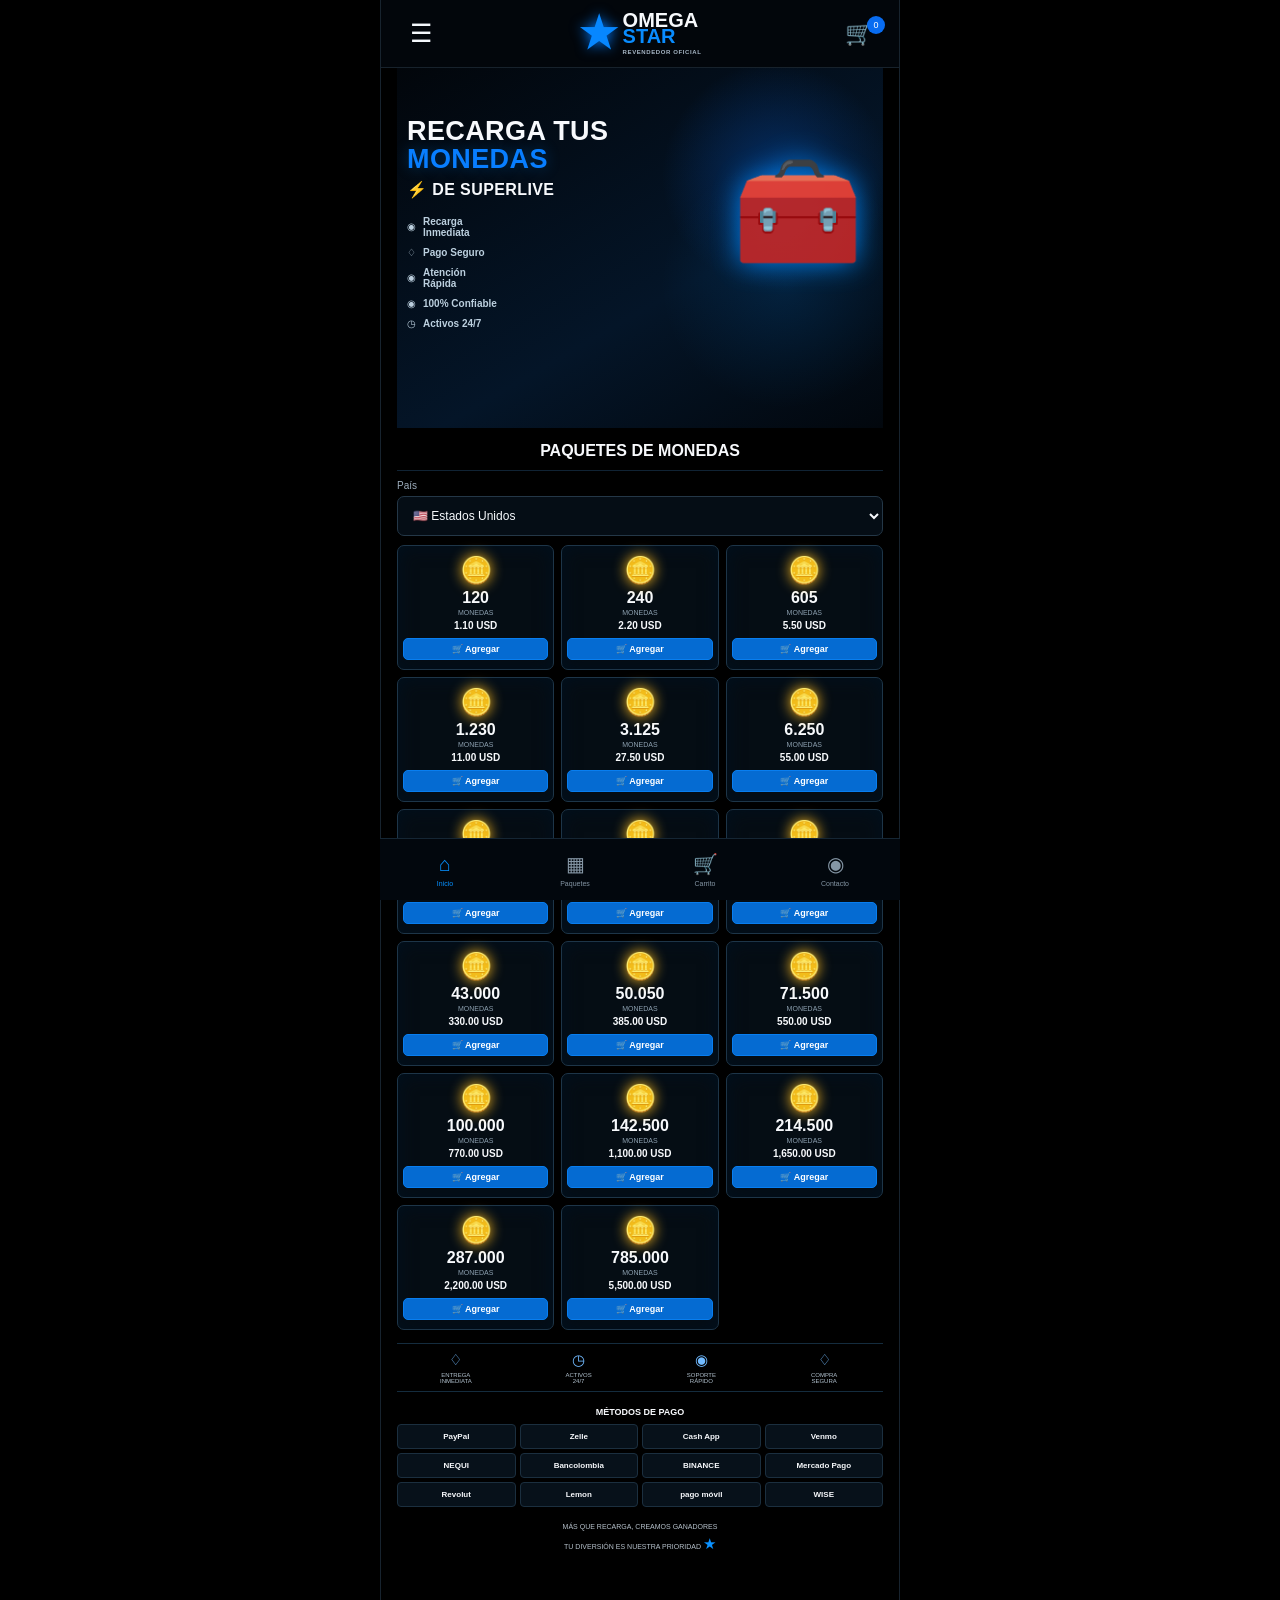
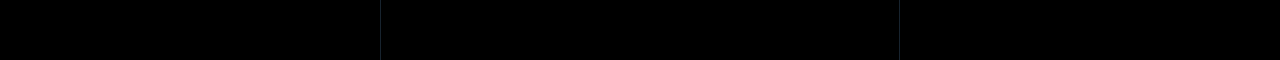
==== commit 3fe13cef: "Add files via upload" ====
--- a/index.html
+++ b/index.html
@@ -3,88 +3,125 @@
 <head>
 <meta charset="utf-8">
 <meta name="viewport" content="width=device-width,initial-scale=1,viewport-fit=cover">
-<meta name="theme-color" content="#02070d">
-<title>OMEGA STAR | Monedas SuperLive</title>
+<meta name="theme-color" content="#02060b">
+<title>OMEGA STAR — Recarga SuperLive</title>
 <link rel="stylesheet" href="styles.css">
 </head>
 <body>
-<div class="app">
-<header class="topbar">
-  <button class="icon" id="menuBtn">☰</button>
-  <div class="logo"><span>★</span><b>OMEGA<br><i>STAR</i></b><small>REVENDEDOR OFICIAL</small></div>
-  <button class="icon cart-mini" id="openCart">🛒<em id="cartCount">0</em></button>
-</header>
+<div id="app">
+  <header class="topbar">
+    <button class="icon-btn" id="menuBtn">☰</button>
+    <div class="logo"><span class="star">★</span><div>OMEGA<br><b>STAR</b><small>REVENDEDOR OFICIAL</small></div></div>
+    <button class="cart-btn" id="cartBtn">🛒<span id="cartBadge">0</span></button>
+  </header>
 
-<main>
-<section class="hero">
-  <div class="hero-glow"></div>
-  <div class="chest">🧰<span>🪙</span><span>🪙</span></div>
-  <h1>RECARGA TUS<br><strong>MONEDAS</strong><br>DE SUPERLIVE</h1>
-  <div class="badges">
-    <div>♢<b>PAGO<br>SEGURO</b></div>
-    <div>♧<b>RECARGAS<br>INMEDIATAS</b></div>
-    <div>⌁<b>ATENCIÓN<br>RÁPIDA</b></div>
-    <div>✓<b>100%<br>CONFIABLE</b></div>
-  </div>
-</section>
+  <section id="homeView" class="view">
+    <div class="hero">
+      <div class="glow"></div>
+      <div class="chest">🧰</div>
+      <h1>RECARGA TUS<br><b>MONEDAS</b><br><span>⚡ DE SUPERLIVE</span></h1>
+      <ul class="features">
+        <li>◉ <b>Recarga<br>Inmediata</b></li>
+        <li>♢ <b>Pago Seguro</b></li>
+        <li>◉ <b>Atención<br>Rápida</b></li>
+        <li>◉ <b>100% Confiable</b></li>
+        <li>◷ <b>Activos 24/7</b></li>
+      </ul>
+    </div>
 
-<section class="selectors">
-  <label>PAÍS<select id="country"></select></label>
-  <label>MONEDA<div class="currency" id="currency"></div></label>
-</section>
+    <div class="section-title">PAQUETES DE MONEDAS</div>
+    <div class="country-inline">
+      <label>País</label>
+      <select id="countryHome"></select>
+    </div>
+    <div id="homeProducts" class="product-grid"></div>
 
-<section class="section">
-  <h2>PAQUETES DE MONEDAS</h2>
-  <div id="products" class="products"></div>
-</section>
+    <div class="trust-row">
+      <span>♢<small>ENTREGA<br>INMEDIATA</small></span>
+      <span>◷<small>ACTIVOS<br>24/7</small></span>
+      <span>◉<small>SOPORTE<br>RÁPIDO</small></span>
+      <span>♢<small>COMPRA<br>SEGURA</small></span>
+    </div>
 
-<section class="trust">
-  <div><b>🔒 COMPRA SEGURA</b><span>Tus datos están protegidos</span></div>
-  <div><b>⚡ ENTREGA RÁPIDA</b><span>Procesamos tu pedido con rapidez</span></div>
-  <div><b>💬 SOPORTE 24/7</b><span>Estamos para ayudarte</span></div>
-</section>
-</main>
+    <div class="payments-title">MÉTODOS DE PAGO</div>
+    <div class="payments">
+      <b>PayPal</b><b>Zelle</b><b>Cash App</b><b>Venmo</b>
+      <b>NEQUI</b><b>Bancolombia</b><b>BINANCE</b><b>Mercado Pago</b>
+      <b>Revolut</b><b>Lemon</b><b>pago móvil</b><b>WISE</b>
+    </div>
+    <div class="slogan">MÁS QUE RECARGA, CREAMOS GANADORES<br>TU DIVERSIÓN ES NUESTRA PRIORIDAD <span>★</span></div>
+  </section>
 
-<div class="whatsapp" id="whatsappBtn">◉ <b>PEDIR POR WHATSAPP</b><small>Atención rápida y segura 24/7</small></div>
+  <section id="packagesView" class="view hidden">
+    <div class="subhead"><button class="back" data-go="home">‹</button><h2>Paquetes</h2><span></span></div>
+    <div class="country-box">
+      <label>País</label><select id="countryPackages"></select>
+      <div class="currency-note">ⓘ Los precios se muestran en <b id="currencyCode"></b> — <span id="currencyName"></span></div>
+    </div>
+    <div id="allProducts" class="list"></div>
+    <div class="local-note">🌐 Al seleccionar otro país verás los precios en su moneda local.</div>
+  </section>
 
-<aside id="cartPanel" class="drawer">
-  <div class="drawer-head"><h2>TU CARRITO</h2><button id="closeCart">✕</button></div>
-  <div id="cartItems"></div>
-  <div class="drawer-total"><span>TOTAL</span><strong id="cartTotal"></strong></div>
-  <button class="primary" id="checkoutBtn">FINALIZAR PEDIDO →</button>
-  <button class="continue" id="continueBtn">← Seguir comprando</button>
-</aside>
-<div id="overlay"></div>
+  <section id="cartView" class="view hidden">
+    <div class="subhead"><button class="back" data-go="home">‹</button><h2>Mi Carrito</h2><button class="trash" id="clearCart">♙</button></div>
+    <div id="cartList"></div>
+    <div id="emptyCart" class="empty">Tu carrito está vacío.</div>
+    <div class="cart-total">
+      <div><span>Subtotal</span><b id="subtotal"></b></div>
+      <div><span>Envío</span><b class="green">GRATIS</b></div>
+      <hr><div class="grand"><span>Total</span><b id="total"></b></div>
+    </div>
+    <button class="primary" id="finishCart">Finalizar pedido <span>›</span></button>
+    <button class="continue" data-go="packages">‹ &nbsp; Seguir comprando</button>
+    <div class="cart-trust"><span>♧<b>Compra 100%<br>Segura</b></span><span>◈<b>Entrega<br>Inmediata</b></span><span>♧<b>Soporte<br>24/7</b></span></div>
+    <div class="shield"><div>Tu compra está<br><b>protegida</b><br>con nosotros</div><div class="shield-icon">🛡️</div></div>
+  </section>
 
-<div id="checkoutModal" class="modal hidden">
-  <div class="modal-card">
-    <button class="modal-close" id="closeModal">✕</button>
-    <h2>FINALIZAR PEDIDO</h2>
-    <div class="form-section"><b>1. INFORMACIÓN DEL PEDIDO</b></div>
-    <label>País<select id="checkoutCountry"></select></label>
-    <label>Moneda<div class="currency" id="checkoutCurrency"></div></label>
-    <label>ID de SuperLive<input id="superliveId" placeholder="Ingresa tu ID o usuario"></label>
-    <div class="form-section"><b>2. MÉTODO DE PAGO</b></div>
-    <label>Selecciona tu método<select id="payment">
-      <option>Nequi</option><option>Bancolombia</option><option>PayPal</option><option>Binance</option><option>Global66</option><option>Mercado Pago</option><option>Zelle</option><option>Cash App</option><option>Venmo</option><option>Revolut</option><option>Lemon</option><option>Pago Móvil</option><option>Wise</option>
-    </select></label>
-    <div class="form-section"><b>3. TUS DATOS</b></div>
-    <label>Nombre completo<input id="customerName" placeholder="Ingresa tu nombre"></label>
-    <label>WhatsApp<input id="customerWhatsapp" placeholder="Tu número de WhatsApp"></label>
-    <label>Nota (opcional)<textarea id="note" placeholder="Escribe alguna nota adicional"></textarea></label>
-    <div class="pay-total"><span>Total a pagar</span><strong id="modalTotal"></strong></div>
-    <button class="whatsapp-submit" id="sendWhatsApp">◉ ENVIAR PEDIDO POR WHATSAPP</button>
-    <small class="redirect">Serás redirigido a WhatsApp con el detalle de tu pedido.</small>
-  </div>
+  <section id="checkoutView" class="view hidden">
+    <div class="subhead"><button class="back" data-go="cart">‹</button><h2>Finalizar pedido</h2><span></span></div>
+    <div class="steps"><span class="on">1</span><i></i><span>2</span><i></i><span>3</span><div><b>País</b><b>Detalles</b><b>Confirmar</b></div></div>
+    <div id="step1" class="step">
+      <div class="card">
+        <h3>1. Selecciona tu país</h3><p>Elige tu país para ver los precios en tu moneda local.</p>
+        <select id="countryCheckout"></select>
+        <div class="country-list" id="countryList"></div>
+        <div class="info">ⓘ Los precios se actualizarán automáticamente según el país seleccionado.</div>
+      </div>
+      <button class="primary" id="toStep2">Continuar <span>›</span></button>
+    </div>
+    <div id="step2" class="step hidden">
+      <div class="card">
+        <h3>2. Información del pedido</h3>
+        <label>ID de SuperLive<input id="superliveId" placeholder="Ej: 123456789"></label>
+        <small>Ingresa tu ID o usuario de SuperLive</small>
+        <label>Método de pago<select id="payment"></select></label>
+        <small>Elige el método con el que vas a pagar</small>
+        <label>Nombre<input id="name" placeholder="Tu nombre completo"></label>
+        <label>Nota (opcional)<textarea id="note" placeholder="Escribe una nota o información adicional para tu pedido"></textarea></label>
+      </div>
+      <button class="primary" id="toStep3">Continuar <span>›</span></button>
+      <button class="continue" id="backStep1">‹ &nbsp; Volver</button>
+    </div>
+    <div id="step3" class="step hidden">
+      <div class="card">
+        <h3>3. Confirma tu pedido</h3><p>Revisa tu pedido antes de enviarlo.</p>
+        <div class="summary-card" id="customerSummary"></div>
+        <h3>Resumen del pedido</h3>
+        <div id="checkoutItems"></div>
+        <div class="summary-lines"><span>Subtotal <b id="checkoutSubtotal"></b></span><span>Envío <b class="green">GRATIS</b></span><strong>Total <b id="checkoutTotal"></b></strong></div>
+      </div>
+      <button class="whatsapp" id="sendOrder">◉ &nbsp; Enviar pedido por WhatsApp</button>
+      <p class="redirect-note">Serás redirigido a WhatsApp con el detalle de tu pedido para finalizar la compra.</p>
+    </div>
+  </section>
+
+  <nav class="bottom">
+    <button class="active" data-go="home">⌂<small>Inicio</small></button>
+    <button data-go="packages">▦<small>Paquetes</small></button>
+    <button data-go="cart">🛒<small>Carrito</small></button>
+    <button onclick="window.open('https://wa.me/573024330121','_blank')">◉<small>Contacto</small></button>
+  </nav>
 </div>
-
-<nav class="bottom-nav">
-  <button>⌂<span>Inicio</span></button>
-  <button onclick="document.querySelector('.section').scrollIntoView()">▦<span>Paquetes</span></button>
-  <button id="bottomCart">🛒<span>Carrito</span></button>
-  <button id="bottomContact">◉<span>Contacto</span></button>
-</nav>
 <script src="script.js"></script>
-</div>
 </body>
 </html>
--- a/styles.css
+++ b/styles.css
@@ -1 +1 @@
-*{box-sizing:border-box}html{scroll-behavior:smooth}body{margin:0;background:#01050a;color:#f3f8ff;font-family:Arial,Helvetica,sans-serif}.app{max-width:620px;margin:auto;min-height:100vh;background:radial-gradient(circle at 50% 5%,#08294b 0,#030b14 28%,#01050a 70%);padding-bottom:72px}.topbar{height:64px;display:flex;align-items:center;justify-content:space-between;padding:8px 16px;border-bottom:1px solid #12304a;background:#02070d;position:sticky;top:0;z-index:10}.icon{border:0;background:none;color:white;font-size:24px;position:relative}.logo{display:flex;align-items:center;gap:5px;line-height:.78;font-size:19px;position:relative}.logo span{font-size:36px;color:#20a8ff;text-shadow:0 0 14px #168cff}.logo i{font-style:normal;color:#168cff}.logo small{position:absolute;font-size:5px;left:48px;top:39px;color:#d9e6f5;white-space:nowrap}.cart-mini em{position:absolute;right:-6px;top:-4px;background:#168cff;border-radius:20px;font-size:10px;padding:3px 6px;font-style:normal}.hero{padding:25px 16px 18px;text-align:center;position:relative;overflow:hidden}.hero-glow{position:absolute;inset:-100px;background:radial-gradient(circle,#07508a55,transparent 58%);pointer-events:none}.chest{font-size:100px;line-height:.8;filter:drop-shadow(0 0 20px #087cff);position:relative}.chest span{font-size:25px;position:absolute}.chest span:first-of-type{right:30%;bottom:0}.chest span:last-of-type{left:27%;bottom:-4px}.hero h1{font-size:30px;line-height:.95;margin:15px 0 20px;letter-spacing:.5px}.hero h1 strong{color:#168cff;text-shadow:0 0 12px #168cff}.badges{display:grid;grid-template-columns:repeat(4,1fr);gap:6px}.badges div{border:1px solid #0e6bb3;background:#031221cc;border-radius:7px;padding:9px 2px;font-size:17px;color:#bde5ff}.badges b{display:block;font-size:7px;line-height:1.15;color:#fff;margin-top:5px}.selectors{display:grid;grid-template-columns:1fr 1fr;gap:10px;padding:10px 16px}.selectors label,.modal-card label{font-size:9px;font-weight:bold;color:#c7d5e5;letter-spacing:.5px}.selectors select,.currency,.modal-card input,.modal-card select,.modal-card textarea{display:block;width:100%;margin-top:5px;border:1px solid #234766;background:#06111d;color:#fff;border-radius:7px;padding:11px;font-size:13px}.currency{min-height:37px}.section{padding:8px 16px}.section h2{text-align:center;font-size:15px;letter-spacing:1px;margin:13px 0}.products{display:grid;grid-template-columns:1fr 1fr;gap:7px}.product{display:grid;grid-template-columns:38px 1fr 32px;align-items:center;gap:5px;border:1px solid #16334b;background:linear-gradient(135deg,#07131e,#02080d);border-radius:8px;padding:8px 7px}.coin{font-size:28px;filter:drop-shadow(0 0 6px #f3b72b)}.coin-info b{display:block;font-size:15px}.coin-info small{font-size:7px;color:#aab7c5}.price{font-weight:800;font-size:12px;color:#fff;text-align:right}.add{width:31px;height:31px;border:0;border-radius:6px;background:#096bc7;color:#fff;font-size:17px;cursor:pointer}.trust{margin:16px;border:1px solid #0f5e93;border-radius:8px;padding:12px;background:#03101b}.trust div{padding:9px 0;border-bottom:1px solid #173147}.trust div:last-child{border:0}.trust b{display:block;font-size:10px}.trust span{font-size:9px;color:#94a6b8}.whatsapp{position:fixed;bottom:62px;left:50%;transform:translateX(-50%);width:min(588px,calc(100% - 20px));background:#031a0e;border:1px solid #16c767;color:#52ef91;padding:8px 14px;border-radius:7px;z-index:8;display:grid;grid-template-columns:28px 1fr;align-items:center;cursor:pointer}.whatsapp b{font-size:12px}.whatsapp small{grid-column:2;font-size:8px;color:#c6f8d8}.drawer{position:fixed;z-index:30;top:0;right:-620px;width:min(620px,100%);height:100%;background:#020a12;padding:20px;transition:.25s;overflow:auto}.drawer.open{right:0}.drawer-head{display:flex;justify-content:space-between;align-items:center}.drawer-head button,.modal-close{background:none;border:0;color:#fff;font-size:22px}.drawer-item{padding:15px 0;border-bottom:1px solid #173047;display:grid;grid-template-columns:1fr auto;gap:8px}.qty button{background:#0b1b2b;border:1px solid #31506a;color:#fff;border-radius:5px;width:28px;height:28px}.qty span{padding:0 8px}.drawer-total{display:flex;justify-content:space-between;padding:22px 0;font-size:20px}.primary,.whatsapp-submit{width:100%;border:0;border-radius:7px;background:#0878e8;color:white;padding:14px;font-weight:900}.continue{width:100%;border:0;background:none;color:#16a9ff;padding:16px}.modal{position:fixed;inset:0;z-index:40;background:#000c;display:grid;place-items:center;padding:12px}.hidden{display:none}.modal-card{position:relative;background:#04101b;border:1px solid #245273;border-radius:10px;width:min(580px,100%);max-height:94vh;overflow:auto;padding:20px}.modal-card h2{font-size:16px;margin-top:0}.form-section{font-size:10px;color:#dbe9f7;margin:18px 0 9px;border-bottom:1px solid #173047;padding-bottom:7px}.modal-card label{display:block;margin:10px 0}.modal-card textarea{min-height:70px}.pay-total{display:flex;justify-content:space-between;margin:18px 0;font-weight:bold}.pay-total strong{color:#25dc70}.whatsapp-submit{background:#0ac65d;color:#001b0b}.redirect{display:block;text-align:center;color:#77899b;font-size:8px;margin-top:8px}.bottom-nav{position:fixed;bottom:0;left:50%;transform:translateX(-50%);width:min(620px,100%);height:60px;background:#02070d;border-top:1px solid #173047;display:grid;grid-template-columns:repeat(4,1fr);z-index:12}.bottom-nav button{border:0;background:none;color:#c6d3e1;font-size:18px}.bottom-nav span{display:block;font-size:8px;margin-top:3px}@media(min-width:621px){body{background:#02070d}.app{box-shadow:0 0 60px #000}}@media(max-width:390px){.products{gap:5px}.product{grid-template-columns:31px 1fr 29px}.coin{font-size:23px}.coin-info b{font-size:13px}.price{font-size:11px}}+*{box-sizing:border-box}html,body{margin:0;background:#000;color:#f7f9fc;font-family:Arial,Helvetica,sans-serif}body{min-height:100vh}.view{width:min(100%,520px);margin:auto;padding:0 16px 90px}.hidden{display:none!important}.topbar{height:68px;position:sticky;top:0;z-index:50;background:#02060b;border-bottom:1px solid #17222c;display:grid;grid-template-columns:52px 1fr 52px;align-items:center;padding:0 14px}.icon-btn,.cart-btn,.back,.trash{border:0;background:none;color:#f4f8fc;font-size:25px}.logo{justify-self:center;display:flex;align-items:center;font-size:20px;font-weight:900;line-height:.8}.logo .star{font-size:43px;color:#0787ff;text-shadow:0 0 13px #007bff;margin-right:5px}.logo b{color:#098cff}.logo small{display:block;font-size:6px;letter-spacing:.6px;text-align:center;margin-top:6px;color:#a8b8c7}.cart-btn{position:relative;font-size:23px}.cart-btn span{position:absolute;right:0;top:-3px;background:#086cf1;color:white;border-radius:10px;font-size:9px;line-height:18px;min-width:18px;height:18px;text-align:center}.hero{min-height:360px;position:relative;overflow:hidden;padding:30px 10px 18px;background:radial-gradient(circle at 78% 30%,#063b83aa 0,transparent 25%),linear-gradient(150deg,#02060b,#041528 60%,#02070d)}.glow{position:absolute;inset:0;background:radial-gradient(circle at 80% 60%,#008cff22,transparent 28%)}.chest{position:absolute;right:20px;top:82px;font-size:105px;filter:drop-shadow(0 0 14px #008cff);opacity:.9}.hero h1{position:relative;margin:20px 0 10px;font-size:27px;line-height:1.02;letter-spacing:.4px}.hero h1 b{color:#087eff;text-shadow:0 0 15px #008cff55}.hero h1 span{font-size:16px}.features{position:relative;list-style:none;padding:0;margin:15px 0 0;width:180px;display:grid;gap:9px}.features li{font-size:10px;color:#bcd0df;display:flex;gap:7px;align-items:center}.features li:first-letter{color:#00a2ff}.section-title{text-align:center;font-weight:900;font-size:16px;padding:14px 0 10px;border-bottom:1px solid #102334}.country-inline{margin:9px 0}.country-inline label,.country-box label{display:block;color:#9eafbe;font-size:10px;margin-bottom:5px}.country-inline select,.country-box select,.card select,.card input,.card textarea{width:100%;background:#050d15;color:#f6f9fc;border:1px solid #243747;border-radius:7px;padding:11px;font-size:12px;outline:none}.product-grid{display:grid;grid-template-columns:repeat(3,1fr);gap:7px;margin-top:9px}.product-card{background:#050d14;border:1px solid #1d3548;border-radius:7px;padding:9px 5px;text-align:center;box-shadow:inset 0 0 18px #00101e}.coin-stack{font-size:26px;filter:drop-shadow(0 0 7px #ffbd20)}.product-card .coins{font-size:16px;font-weight:900;margin-top:3px}.product-card small{display:block;font-size:7px;color:#8ea1b1;margin-top:2px}.product-card .price{font-size:10px;font-weight:900;margin:4px 0 7px}.add{width:100%;border:1px solid #087ef0;background:#056bd2;color:#fff;border-radius:5px;padding:5px;font-size:9px;font-weight:800}.trust-row{display:grid;grid-template-columns:repeat(4,1fr);gap:5px;margin:13px 0;padding:7px 0;border-top:1px solid #142c3e;border-bottom:1px solid #142c3e}.trust-row span{text-align:center;font-size:15px;color:#71baff}.trust-row small{display:block;font-size:6px;color:#b4c4d1;margin-top:3px}.payments-title{text-align:center;font-size:9px;font-weight:900;margin:15px 0 7px}.payments{display:grid;grid-template-columns:repeat(4,1fr);gap:4px}.payments b{font-size:8px;background:#07111a;border:1px solid #1b2f3f;padding:7px 3px;border-radius:4px;text-align:center}.slogan{text-align:center;font-size:7px;color:#b7c2cc;line-height:1.5;padding:15px 0}.slogan span{color:#0a91ff;font-size:15px}.subhead{height:60px;display:grid;grid-template-columns:42px 1fr 42px;align-items:center;text-align:center}.subhead h2{font-size:14px;margin:0}.country-box{background:#07111a;border:1px solid #173246;border-radius:7px;padding:11px;margin-bottom:8px}.currency-note,.info,.local-note{background:#061426;border:1px solid #123f68;color:#9db4c7;border-radius:7px;font-size:8px;padding:10px;margin-top:8px}.currency-note b{color:#bfe0ff}.list{display:grid;gap:2px}.list-row{display:grid;grid-template-columns:40px 1fr auto 28px;gap:6px;align-items:center;background:#050c13;border-bottom:1px solid #15232e;padding:8px 2px}.list-row .coins{font-size:12px}.list-row .amount{font-size:10px;font-weight:900}.list-row small{font-size:7px;color:#8899a8}.list-row button{width:25px;height:25px;background:#076bd7;border:0;border-radius:5px;color:#fff;font-size:17px}.local-note{text-align:center;margin-top:10px}.cart-item{display:grid;grid-template-columns:44px 1fr auto;gap:9px;align-items:center;padding:12px 3px;border-bottom:1px solid #15232e}.cart-item .coins{font-size:25px}.cart-item b{font-size:13px}.cart-item small{display:block;color:#8497a7;font-size:8px;margin-top:3px}.qty{display:inline-flex;margin-top:7px;border:1px solid #273b4a;border-radius:4px;overflow:hidden}.qty button{width:25px;height:24px;background:#07111a;color:#fff;border:0}.qty span{padding:5px 9px;font-size:9px}.cart-item .line-total{font-size:10px}.empty{text-align:center;color:#8394a3;padding:45px 0}.cart-total{margin-top:22px;background:#050d14;border:1px solid #142c3c;border-radius:7px;padding:15px}.cart-total>div{display:flex;justify-content:space-between;padding:7px 0;font-size:10px}.cart-total hr{border:0;border-top:1px solid #20303d}.cart-total .grand{font-size:15px}.cart-total .grand b{color:#078cff}.green{color:#30db72}.primary,.whatsapp{width:100%;border:0;border-radius:6px;padding:12px;background:#0675e9;color:white;font-weight:900;margin-top:12px}.primary{display:flex;justify-content:center;gap:40px}.continue{display:block;margin:15px auto;border:0;background:none;color:#078cff;font-size:10px}.cart-trust{display:grid;grid-template-columns:repeat(3,1fr);margin:25px 0}.cart-trust span{text-align:center;color:#39e477;font-size:20px}.cart-trust b{display:block;color:#c7d2db;font-size:7px;margin-top:5px}.shield{height:150px;margin:0 -16px;background:radial-gradient(circle at 80% 50%,#087cff55,transparent 35%),linear-gradient(180deg,#04111c,#02070d);display:flex;align-items:center;justify-content:space-around;color:#dbe7ef;font-size:14px}.shield b{color:white}.shield-icon{font-size:65px;filter:drop-shadow(0 0 15px #008cff)}.steps{display:grid;grid-template-columns:28px 1fr 28px 1fr 28px;align-items:center;margin:8px 30px 25px}.steps span{border:1px solid #263846;width:24px;height:24px;border-radius:50%;display:grid;place-items:center;font-size:10px;color:#8495a2}.steps .on{border-color:#087fff;background:#087fff;color:#fff}.steps i{height:1px;background:#233442}.steps div{position:absolute;display:grid;grid-template-columns:1fr 1fr 1fr;width:calc(100% - 80px);font-size:7px;color:#8d9da9;transform:translateY(24px);text-align:center}.steps div b:first-child{color:#078cff}.card{background:#050d14;border:1px solid #172c3b;border-radius:7px;padding:13px;margin-bottom:11px}.card h3{font-size:12px;margin:0 0 7px}.card p,.card>small{font-size:9px;color:#8498a8;line-height:1.4}.card label{display:block;font-size:9px;color:#b5c4cf;margin:11px 0 5px}.card textarea{min-height:80px;resize:vertical}.country-list{margin-top:7px;background:#07111a;border:1px solid #172c3b;border-radius:6px;overflow:hidden}.country-list button{display:block;width:100%;padding:9px;border:0;border-bottom:1px solid #142532;background:none;color:#e7eef5;text-align:left;font-size:10px}.summary-card{background:#07111a;border:1px solid #172c3b;border-radius:6px;padding:10px;font-size:9px;line-height:1.8;margin:10px 0 15px}.summary-lines{border-top:1px solid #1b2d3b;margin-top:10px;padding-top:10px;display:grid;gap:8px;font-size:9px}.summary-lines span,.summary-lines strong{display:flex;justify-content:space-between}.summary-lines strong{font-size:14px}.summary-lines strong b{color:#078cff}.whatsapp{background:#0bc865;color:#03150b}.redirect-note{text-align:center;color:#7f909f;font-size:8px;line-height:1.5}.bottom{position:fixed;z-index:60;bottom:0;left:50%;transform:translateX(-50%);width:min(520px,100%);height:62px;background:#02070d;border-top:1px solid #152634;display:grid;grid-template-columns:repeat(4,1fr)}.bottom button{border:0;background:none;color:#8596a5;font-size:20px}.bottom button.active{color:#0790ff}.bottom small{display:block;font-size:7px;margin-top:4px}.trash{font-size:17px}@media(min-width:700px){#app{width:520px;margin:auto;border-left:1px solid #17232e;border-right:1px solid #17232e;min-height:100vh}}
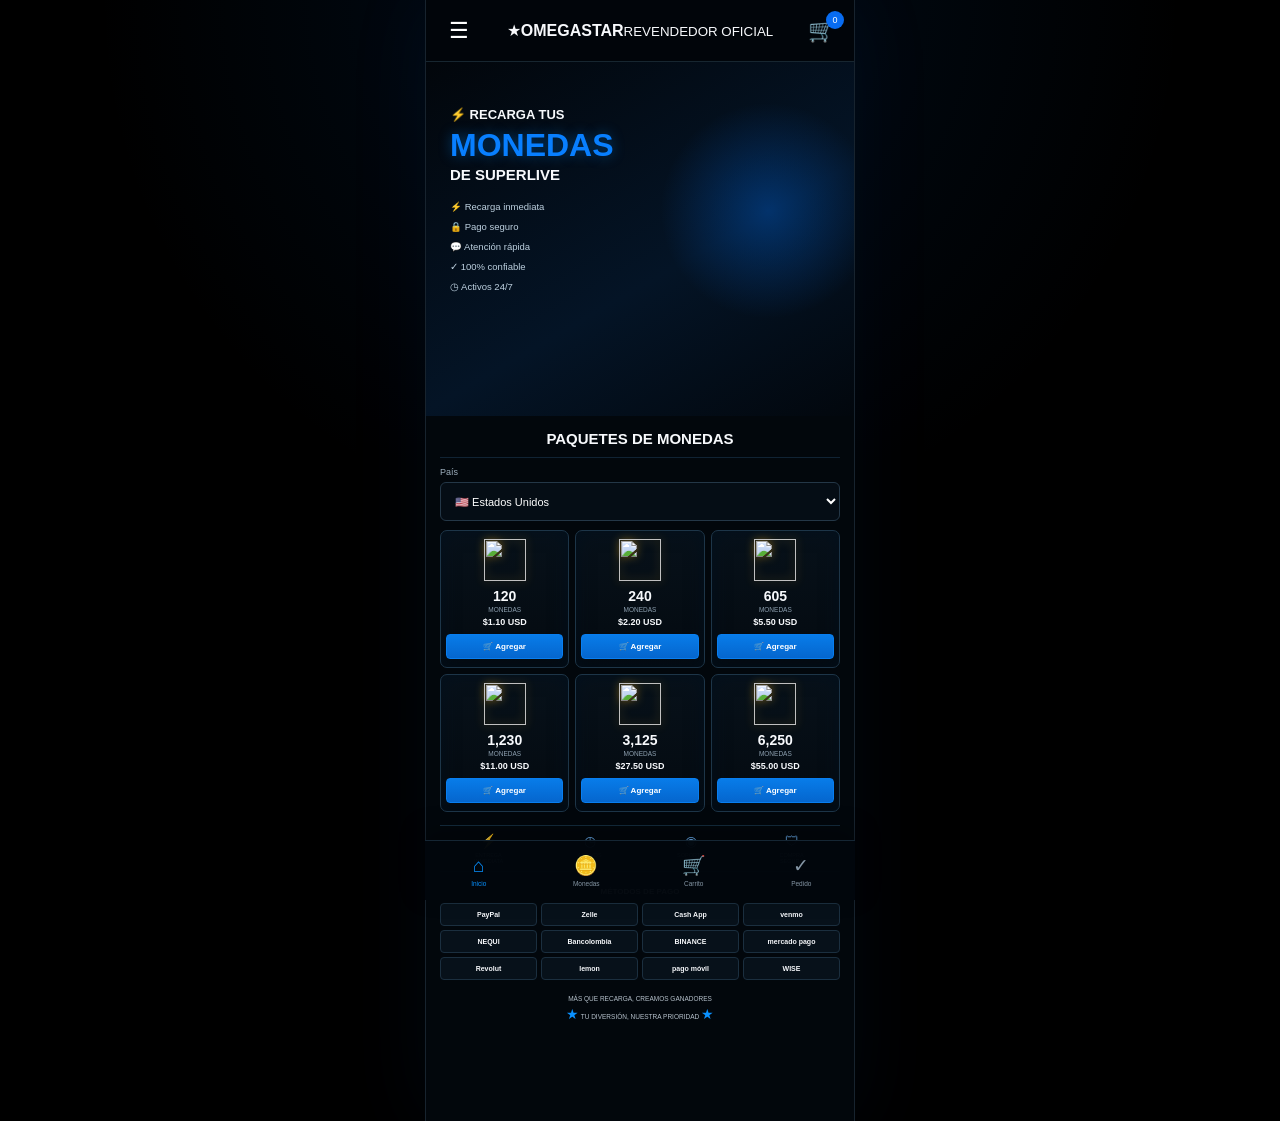
==== commit 5f53cae1: "Add files via upload" ====
--- a/index.html
+++ b/index.html
@@ -1,127 +1,212 @@
 <!doctype html>
 <html lang="es">
 <head>
-<meta charset="utf-8">
-<meta name="viewport" content="width=device-width,initial-scale=1,viewport-fit=cover">
-<meta name="theme-color" content="#02060b">
-<title>OMEGA STAR — Recarga SuperLive</title>
-<link rel="stylesheet" href="styles.css">
+  <meta charset="utf-8">
+  <meta name="viewport" content="width=device-width, initial-scale=1, viewport-fit=cover">
+  <meta name="theme-color" content="#02070c">
+  <title>Omega Star — Monedas SuperLive</title>
+  <link rel="stylesheet" href="styles.css">
 </head>
 <body>
 <div id="app">
+
   <header class="topbar">
-    <button class="icon-btn" id="menuBtn">☰</button>
-    <div class="logo"><span class="star">★</span><div>OMEGA<br><b>STAR</b><small>REVENDEDOR OFICIAL</small></div></div>
-    <button class="cart-btn" id="cartBtn">🛒<span id="cartBadge">0</span></button>
+    <button class="icon-btn" id="menuBtn" aria-label="Menú">☰</button>
+    <div class="brand">
+      <div class="brand-star">★</div>
+      <div><strong>OMEGA</strong><strong class="blue">STAR</strong><small>REVENDEDOR OFICIAL</small></div>
+    </div>
+    <button class="cart-btn" id="cartBtn" aria-label="Carrito">🛒<span id="cartBadge">0</span></button>
   </header>
 
-  <section id="homeView" class="view">
-    <div class="hero">
-      <div class="glow"></div>
-      <div class="chest">🧰</div>
-      <h1>RECARGA TUS<br><b>MONEDAS</b><br><span>⚡ DE SUPERLIVE</span></h1>
-      <ul class="features">
-        <li>◉ <b>Recarga<br>Inmediata</b></li>
-        <li>♢ <b>Pago Seguro</b></li>
-        <li>◉ <b>Atención<br>Rápida</b></li>
-        <li>◉ <b>100% Confiable</b></li>
-        <li>◷ <b>Activos 24/7</b></li>
-      </ul>
-    </div>
-
-    <div class="section-title">PAQUETES DE MONEDAS</div>
-    <div class="country-inline">
-      <label>País</label>
-      <select id="countryHome"></select>
-    </div>
-    <div id="homeProducts" class="product-grid"></div>
-
-    <div class="trust-row">
-      <span>♢<small>ENTREGA<br>INMEDIATA</small></span>
-      <span>◷<small>ACTIVOS<br>24/7</small></span>
-      <span>◉<small>SOPORTE<br>RÁPIDO</small></span>
-      <span>♢<small>COMPRA<br>SEGURA</small></span>
-    </div>
-
-    <div class="payments-title">MÉTODOS DE PAGO</div>
-    <div class="payments">
-      <b>PayPal</b><b>Zelle</b><b>Cash App</b><b>Venmo</b>
-      <b>NEQUI</b><b>Bancolombia</b><b>BINANCE</b><b>Mercado Pago</b>
-      <b>Revolut</b><b>Lemon</b><b>pago móvil</b><b>WISE</b>
-    </div>
-    <div class="slogan">MÁS QUE RECARGA, CREAMOS GANADORES<br>TU DIVERSIÓN ES NUESTRA PRIORIDAD <span>★</span></div>
-  </section>
-
-  <section id="packagesView" class="view hidden">
-    <div class="subhead"><button class="back" data-go="home">‹</button><h2>Paquetes</h2><span></span></div>
-    <div class="country-box">
-      <label>País</label><select id="countryPackages"></select>
-      <div class="currency-note">ⓘ Los precios se muestran en <b id="currencyCode"></b> — <span id="currencyName"></span></div>
-    </div>
-    <div id="allProducts" class="list"></div>
-    <div class="local-note">🌐 Al seleccionar otro país verás los precios en su moneda local.</div>
-  </section>
-
-  <section id="cartView" class="view hidden">
-    <div class="subhead"><button class="back" data-go="home">‹</button><h2>Mi Carrito</h2><button class="trash" id="clearCart">♙</button></div>
-    <div id="cartList"></div>
-    <div id="emptyCart" class="empty">Tu carrito está vacío.</div>
-    <div class="cart-total">
-      <div><span>Subtotal</span><b id="subtotal"></b></div>
-      <div><span>Envío</span><b class="green">GRATIS</b></div>
-      <hr><div class="grand"><span>Total</span><b id="total"></b></div>
-    </div>
-    <button class="primary" id="finishCart">Finalizar pedido <span>›</span></button>
-    <button class="continue" data-go="packages">‹ &nbsp; Seguir comprando</button>
-    <div class="cart-trust"><span>♧<b>Compra 100%<br>Segura</b></span><span>◈<b>Entrega<br>Inmediata</b></span><span>♧<b>Soporte<br>24/7</b></span></div>
-    <div class="shield"><div>Tu compra está<br><b>protegida</b><br>con nosotros</div><div class="shield-icon">🛡️</div></div>
-  </section>
-
-  <section id="checkoutView" class="view hidden">
-    <div class="subhead"><button class="back" data-go="cart">‹</button><h2>Finalizar pedido</h2><span></span></div>
-    <div class="steps"><span class="on">1</span><i></i><span>2</span><i></i><span>3</span><div><b>País</b><b>Detalles</b><b>Confirmar</b></div></div>
-    <div id="step1" class="step">
-      <div class="card">
-        <h3>1. Selecciona tu país</h3><p>Elige tu país para ver los precios en tu moneda local.</p>
-        <select id="countryCheckout"></select>
-        <div class="country-list" id="countryList"></div>
+  <main>
+    <!-- INICIO -->
+    <section class="screen active" id="homeScreen">
+      <div class="hero">
+        <div class="hero-copy">
+          <div class="bolt">⚡ RECARGA TUS</div>
+          <h1>MONEDAS</h1>
+          <div class="hero-sub">DE SUPERLIVE</div>
+          <ul class="features">
+            <li>⚡ Recarga inmediata</li>
+            <li>🔒 Pago seguro</li>
+            <li>💬 Atención rápida</li>
+            <li>✓ 100% confiable</li>
+            <li>◷ Activos 24/7</li>
+          </ul>
+        </div>
+        <img class="hero-art" src="assets/chest-reference.png" alt="">
+      </div>
+
+      <div class="section-title">PAQUETES DE MONEDAS</div>
+
+      <div class="country-inline">
+        <label>País</label>
+        <select id="homeCountry">
+          <option value="US">🇺🇸 Estados Unidos</option>
+          <option value="MX">🇲🇽 México</option>
+          <option value="AR">🇦🇷 Argentina</option>
+          <option value="CO">🇨🇴 Colombia</option>
+          <option value="VE">🇻🇪 Venezuela</option>
+          <option value="OTHER">🌐 Otros países</option>
+        </select>
+      </div>
+
+      <div class="product-grid" id="homeProducts"></div>
+
+      <div class="trust-row">
+        <div>⚡<small>ENTREGA<br>INMEDIATA</small></div>
+        <div>◷<small>ACTIVOS<br>24/7</small></div>
+        <div>◉<small>SOPORTE<br>RÁPIDO</small></div>
+        <div>🛡<small>COMPRA<br>SEGURA</small></div>
+      </div>
+
+      <div class="payments-title">MÉTODOS DE PAGO</div>
+      <div class="payments">
+        <b>PayPal</b><b>Zelle</b><b>Cash App</b><b>venmo</b>
+        <b>NEQUI</b><b>Bancolombia</b><b>BINANCE</b><b>mercado pago</b>
+        <b>Revolut</b><b>lemon</b><b>pago móvil</b><b>WISE</b>
+      </div>
+
+      <div class="slogan">MÁS QUE RECARGA, CREAMOS GANADORES<br><span>★</span> TU DIVERSIÓN, NUESTRA PRIORIDAD <span>★</span></div>
+    </section>
+
+    <!-- PAQUETES -->
+    <section class="screen" id="packagesScreen">
+      <div class="subhead">
+        <button class="back" data-home>‹</button>
+        <h2>País</h2>
+        <span></span>
+      </div>
+      <div class="country-box">
+        <label>Selecciona tu país</label>
+        <select id="packageCountry">
+          <option value="US">🇺🇸 Estados Unidos</option>
+          <option value="MX">🇲🇽 México</option>
+          <option value="AR">🇦🇷 Argentina</option>
+          <option value="CO">🇨🇴 Colombia</option>
+          <option value="VE">🇻🇪 Venezuela</option>
+          <option value="OTHER">🌐 Otros países</option>
+        </select>
+      </div>
+      <div class="currency-note">ⓘ Los precios se muestran en <b>USD — Dólar estadounidense</b></div>
+      <div class="list" id="packageList"></div>
+      <div class="local-note">🌐 Al seleccionar otro país, los precios pueden mostrarse en su moneda local.</div>
+    </section>
+
+    <!-- CARRITO -->
+    <section class="screen" id="cartScreen">
+      <div class="subhead">
+        <button class="back" data-home>‹</button>
+        <h2>Mi Carrito</h2>
+        <button class="trash" id="clearCart" aria-label="Vaciar carrito">♜</button>
+      </div>
+      <div id="cartItems"></div>
+      <div class="cart-total">
+        <div><span>Subtotal</span><b id="subtotal">$0.00 USD</b></div>
+        <div><span>Envío</span><b class="green">GRATIS</b></div>
+        <hr>
+        <div class="grand"><span>Total</span><b id="cartTotal">$0.00 USD</b></div>
+      </div>
+      <button class="primary" id="checkoutBtn">Finalizar pedido <span>›</span></button>
+      <button class="continue" data-home>‹ Seguir comprando</button>
+
+      <div class="cart-trust">
+        <div>🛡<b>Compra 100%<br>Segura</b></div>
+        <div>⚡<b>Entrega<br>Inmediata</b></div>
+        <div>◉<b>Soporte<br>24/7</b></div>
+      </div>
+      <div class="shield">
+        <div><strong>Tu compra está<br>protegida<br>con nosotros</strong></div>
+        <img src="assets/shield.svg" class="shield-icon" alt="">
+      </div>
+    </section>
+
+    <!-- CHECKOUT -->
+    <section class="screen" id="checkoutScreen">
+      <div class="subhead">
+        <button class="back" id="checkoutBack">‹</button>
+        <h2>Finalizar pedido</h2>
+        <span></span>
+      </div>
+
+      <div class="steps">
+        <span class="on" id="stepDot1">1</span><i></i>
+        <span id="stepDot2">2</span><i></i>
+        <span id="stepDot3">3</span>
+        <div><b>País</b><span>Detalles</span><span>Confirmar</span></div>
+      </div>
+
+      <div class="checkout-step" id="step1">
+        <div class="card">
+          <h3>1. Selecciona tu país</h3>
+          <p>Elige tu país para ver los precios en tu moneda local.</p>
+          <div class="country-list">
+            <button data-country="US">🇺🇸 Estados Unidos (USD)</button>
+            <button data-country="MX">🇲🇽 México (MXN)</button>
+            <button data-country="AR">🇦🇷 Argentina (ARS)</button>
+            <button data-country="CO">🇨🇴 Colombia (COP)</button>
+            <button data-country="VE">🇻🇪 Venezuela (VES)</button>
+            <button data-country="OTHER">🌐 Otros países</button>
+          </div>
+        </div>
         <div class="info">ⓘ Los precios se actualizarán automáticamente según el país seleccionado.</div>
-      </div>
-      <button class="primary" id="toStep2">Continuar <span>›</span></button>
-    </div>
-    <div id="step2" class="step hidden">
-      <div class="card">
-        <h3>2. Información del pedido</h3>
-        <label>ID de SuperLive<input id="superliveId" placeholder="Ej: 123456789"></label>
-        <small>Ingresa tu ID o usuario de SuperLive</small>
-        <label>Método de pago<select id="payment"></select></label>
-        <small>Elige el método con el que vas a pagar</small>
-        <label>Nombre<input id="name" placeholder="Tu nombre completo"></label>
-        <label>Nota (opcional)<textarea id="note" placeholder="Escribe una nota o información adicional para tu pedido"></textarea></label>
-      </div>
-      <button class="primary" id="toStep3">Continuar <span>›</span></button>
-      <button class="continue" id="backStep1">‹ &nbsp; Volver</button>
-    </div>
-    <div id="step3" class="step hidden">
-      <div class="card">
-        <h3>3. Confirma tu pedido</h3><p>Revisa tu pedido antes de enviarlo.</p>
-        <div class="summary-card" id="customerSummary"></div>
-        <h3>Resumen del pedido</h3>
-        <div id="checkoutItems"></div>
-        <div class="summary-lines"><span>Subtotal <b id="checkoutSubtotal"></b></span><span>Envío <b class="green">GRATIS</b></span><strong>Total <b id="checkoutTotal"></b></strong></div>
-      </div>
-      <button class="whatsapp" id="sendOrder">◉ &nbsp; Enviar pedido por WhatsApp</button>
-      <p class="redirect-note">Serás redirigido a WhatsApp con el detalle de tu pedido para finalizar la compra.</p>
-    </div>
-  </section>
+        <button class="primary" id="toStep2">Continuar <span>›</span></button>
+      </div>
+
+      <div class="checkout-step hidden" id="step2">
+        <div class="card">
+          <h3>2. Información del pedido</h3>
+          <label>ID de SuperLive</label>
+          <input id="superliveId" placeholder="Ej: 123456789" inputmode="numeric">
+          <small>Ingresa tu ID o usuario de SuperLive</small>
+
+          <label>Método de pago</label>
+          <select id="paymentMethod">
+            <option value="">Selecciona tu método de pago</option>
+            <option>PayPal</option><option>Zelle</option><option>Cash App</option>
+            <option>Venmo</option><option>Nequi</option><option>Bancolombia</option>
+            <option>Binance</option><option>Mercado Pago</option><option>Revolut</option>
+            <option>Lemon</option><option>Pago Móvil</option><option>Wise</option>
+          </select>
+          <small>Elige el método con el que vas a pagar</small>
+
+          <label>Nombre</label>
+          <input id="customerName" placeholder="Tu nombre completo">
+
+          <label>Nota (opcional)</label>
+          <textarea id="customerNote" placeholder="Escribe una nota o información adicional para tu pedido"></textarea>
+        </div>
+        <button class="primary" id="toStep3">Continuar <span>›</span></button>
+        <button class="continue" id="backStep1">‹ Volver</button>
+      </div>
+
+      <div class="checkout-step hidden" id="step3">
+        <div class="card">
+          <h3>3. Confirma tu pedido</h3>
+          <p>Revisa tu pedido antes de enviarlo.</p>
+          <div class="summary-card">
+            <div>País seleccionado <strong id="confirmCountry">🇺🇸 Estados Unidos (USD)</strong></div>
+            <div>Método de pago <strong id="confirmPayment">—</strong></div>
+            <div>ID de SuperLive <strong id="confirmId">—</strong></div>
+            <div>Nombre <strong id="confirmName">—</strong></div>
+            <div>Nota <strong id="confirmNote">—</strong></div>
+            <div class="summary-lines" id="confirmLines"></div>
+          </div>
+        </div>
+        <button class="whatsapp" id="whatsappBtn">🟢 Enviar pedido por WhatsApp</button>
+        <div class="redirect-note">Serás redirigido a WhatsApp con el detalle de tu pedido para finalizar la compra.</div>
+      </div>
+    </section>
+  </main>
 
   <nav class="bottom">
-    <button class="active" data-go="home">⌂<small>Inicio</small></button>
-    <button data-go="packages">▦<small>Paquetes</small></button>
-    <button data-go="cart">🛒<small>Carrito</small></button>
-    <button onclick="window.open('https://wa.me/573024330121','_blank')">◉<small>Contacto</small></button>
+    <button class="active" data-screen="homeScreen">⌂<small>Inicio</small></button>
+    <button data-screen="packagesScreen">🪙<small>Monedas</small></button>
+    <button data-screen="cartScreen">🛒<small>Carrito</small></button>
+    <button data-screen="checkoutScreen">✓<small>Pedido</small></button>
   </nav>
 </div>
 <script src="script.js"></script>
 </body>
-</html>+</html>
--- a/styles.css
+++ b/styles.css
@@ -1 +1,24 @@
-*{box-sizing:border-box}html,body{margin:0;background:#000;color:#f7f9fc;font-family:Arial,Helvetica,sans-serif}body{min-height:100vh}.view{width:min(100%,520px);margin:auto;padding:0 16px 90px}.hidden{display:none!important}.topbar{height:68px;position:sticky;top:0;z-index:50;background:#02060b;border-bottom:1px solid #17222c;display:grid;grid-template-columns:52px 1fr 52px;align-items:center;padding:0 14px}.icon-btn,.cart-btn,.back,.trash{border:0;background:none;color:#f4f8fc;font-size:25px}.logo{justify-self:center;display:flex;align-items:center;font-size:20px;font-weight:900;line-height:.8}.logo .star{font-size:43px;color:#0787ff;text-shadow:0 0 13px #007bff;margin-right:5px}.logo b{color:#098cff}.logo small{display:block;font-size:6px;letter-spacing:.6px;text-align:center;margin-top:6px;color:#a8b8c7}.cart-btn{position:relative;font-size:23px}.cart-btn span{position:absolute;right:0;top:-3px;background:#086cf1;color:white;border-radius:10px;font-size:9px;line-height:18px;min-width:18px;height:18px;text-align:center}.hero{min-height:360px;position:relative;overflow:hidden;padding:30px 10px 18px;background:radial-gradient(circle at 78% 30%,#063b83aa 0,transparent 25%),linear-gradient(150deg,#02060b,#041528 60%,#02070d)}.glow{position:absolute;inset:0;background:radial-gradient(circle at 80% 60%,#008cff22,transparent 28%)}.chest{position:absolute;right:20px;top:82px;font-size:105px;filter:drop-shadow(0 0 14px #008cff);opacity:.9}.hero h1{position:relative;margin:20px 0 10px;font-size:27px;line-height:1.02;letter-spacing:.4px}.hero h1 b{color:#087eff;text-shadow:0 0 15px #008cff55}.hero h1 span{font-size:16px}.features{position:relative;list-style:none;padding:0;margin:15px 0 0;width:180px;display:grid;gap:9px}.features li{font-size:10px;color:#bcd0df;display:flex;gap:7px;align-items:center}.features li:first-letter{color:#00a2ff}.section-title{text-align:center;font-weight:900;font-size:16px;padding:14px 0 10px;border-bottom:1px solid #102334}.country-inline{margin:9px 0}.country-inline label,.country-box label{display:block;color:#9eafbe;font-size:10px;margin-bottom:5px}.country-inline select,.country-box select,.card select,.card input,.card textarea{width:100%;background:#050d15;color:#f6f9fc;border:1px solid #243747;border-radius:7px;padding:11px;font-size:12px;outline:none}.product-grid{display:grid;grid-template-columns:repeat(3,1fr);gap:7px;margin-top:9px}.product-card{background:#050d14;border:1px solid #1d3548;border-radius:7px;padding:9px 5px;text-align:center;box-shadow:inset 0 0 18px #00101e}.coin-stack{font-size:26px;filter:drop-shadow(0 0 7px #ffbd20)}.product-card .coins{font-size:16px;font-weight:900;margin-top:3px}.product-card small{display:block;font-size:7px;color:#8ea1b1;margin-top:2px}.product-card .price{font-size:10px;font-weight:900;margin:4px 0 7px}.add{width:100%;border:1px solid #087ef0;background:#056bd2;color:#fff;border-radius:5px;padding:5px;font-size:9px;font-weight:800}.trust-row{display:grid;grid-template-columns:repeat(4,1fr);gap:5px;margin:13px 0;padding:7px 0;border-top:1px solid #142c3e;border-bottom:1px solid #142c3e}.trust-row span{text-align:center;font-size:15px;color:#71baff}.trust-row small{display:block;font-size:6px;color:#b4c4d1;margin-top:3px}.payments-title{text-align:center;font-size:9px;font-weight:900;margin:15px 0 7px}.payments{display:grid;grid-template-columns:repeat(4,1fr);gap:4px}.payments b{font-size:8px;background:#07111a;border:1px solid #1b2f3f;padding:7px 3px;border-radius:4px;text-align:center}.slogan{text-align:center;font-size:7px;color:#b7c2cc;line-height:1.5;padding:15px 0}.slogan span{color:#0a91ff;font-size:15px}.subhead{height:60px;display:grid;grid-template-columns:42px 1fr 42px;align-items:center;text-align:center}.subhead h2{font-size:14px;margin:0}.country-box{background:#07111a;border:1px solid #173246;border-radius:7px;padding:11px;margin-bottom:8px}.currency-note,.info,.local-note{background:#061426;border:1px solid #123f68;color:#9db4c7;border-radius:7px;font-size:8px;padding:10px;margin-top:8px}.currency-note b{color:#bfe0ff}.list{display:grid;gap:2px}.list-row{display:grid;grid-template-columns:40px 1fr auto 28px;gap:6px;align-items:center;background:#050c13;border-bottom:1px solid #15232e;padding:8px 2px}.list-row .coins{font-size:12px}.list-row .amount{font-size:10px;font-weight:900}.list-row small{font-size:7px;color:#8899a8}.list-row button{width:25px;height:25px;background:#076bd7;border:0;border-radius:5px;color:#fff;font-size:17px}.local-note{text-align:center;margin-top:10px}.cart-item{display:grid;grid-template-columns:44px 1fr auto;gap:9px;align-items:center;padding:12px 3px;border-bottom:1px solid #15232e}.cart-item .coins{font-size:25px}.cart-item b{font-size:13px}.cart-item small{display:block;color:#8497a7;font-size:8px;margin-top:3px}.qty{display:inline-flex;margin-top:7px;border:1px solid #273b4a;border-radius:4px;overflow:hidden}.qty button{width:25px;height:24px;background:#07111a;color:#fff;border:0}.qty span{padding:5px 9px;font-size:9px}.cart-item .line-total{font-size:10px}.empty{text-align:center;color:#8394a3;padding:45px 0}.cart-total{margin-top:22px;background:#050d14;border:1px solid #142c3c;border-radius:7px;padding:15px}.cart-total>div{display:flex;justify-content:space-between;padding:7px 0;font-size:10px}.cart-total hr{border:0;border-top:1px solid #20303d}.cart-total .grand{font-size:15px}.cart-total .grand b{color:#078cff}.green{color:#30db72}.primary,.whatsapp{width:100%;border:0;border-radius:6px;padding:12px;background:#0675e9;color:white;font-weight:900;margin-top:12px}.primary{display:flex;justify-content:center;gap:40px}.continue{display:block;margin:15px auto;border:0;background:none;color:#078cff;font-size:10px}.cart-trust{display:grid;grid-template-columns:repeat(3,1fr);margin:25px 0}.cart-trust span{text-align:center;color:#39e477;font-size:20px}.cart-trust b{display:block;color:#c7d2db;font-size:7px;margin-top:5px}.shield{height:150px;margin:0 -16px;background:radial-gradient(circle at 80% 50%,#087cff55,transparent 35%),linear-gradient(180deg,#04111c,#02070d);display:flex;align-items:center;justify-content:space-around;color:#dbe7ef;font-size:14px}.shield b{color:white}.shield-icon{font-size:65px;filter:drop-shadow(0 0 15px #008cff)}.steps{display:grid;grid-template-columns:28px 1fr 28px 1fr 28px;align-items:center;margin:8px 30px 25px}.steps span{border:1px solid #263846;width:24px;height:24px;border-radius:50%;display:grid;place-items:center;font-size:10px;color:#8495a2}.steps .on{border-color:#087fff;background:#087fff;color:#fff}.steps i{height:1px;background:#233442}.steps div{position:absolute;display:grid;grid-template-columns:1fr 1fr 1fr;width:calc(100% - 80px);font-size:7px;color:#8d9da9;transform:translateY(24px);text-align:center}.steps div b:first-child{color:#078cff}.card{background:#050d14;border:1px solid #172c3b;border-radius:7px;padding:13px;margin-bottom:11px}.card h3{font-size:12px;margin:0 0 7px}.card p,.card>small{font-size:9px;color:#8498a8;line-height:1.4}.card label{display:block;font-size:9px;color:#b5c4cf;margin:11px 0 5px}.card textarea{min-height:80px;resize:vertical}.country-list{margin-top:7px;background:#07111a;border:1px solid #172c3b;border-radius:6px;overflow:hidden}.country-list button{display:block;width:100%;padding:9px;border:0;border-bottom:1px solid #142532;background:none;color:#e7eef5;text-align:left;font-size:10px}.summary-card{background:#07111a;border:1px solid #172c3b;border-radius:6px;padding:10px;font-size:9px;line-height:1.8;margin:10px 0 15px}.summary-lines{border-top:1px solid #1b2d3b;margin-top:10px;padding-top:10px;display:grid;gap:8px;font-size:9px}.summary-lines span,.summary-lines strong{display:flex;justify-content:space-between}.summary-lines strong{font-size:14px}.summary-lines strong b{color:#078cff}.whatsapp{background:#0bc865;color:#03150b}.redirect-note{text-align:center;color:#7f909f;font-size:8px;line-height:1.5}.bottom{position:fixed;z-index:60;bottom:0;left:50%;transform:translateX(-50%);width:min(520px,100%);height:62px;background:#02070d;border-top:1px solid #152634;display:grid;grid-template-columns:repeat(4,1fr)}.bottom button{border:0;background:none;color:#8596a5;font-size:20px}.bottom button.active{color:#0790ff}.bottom small{display:block;font-size:7px;margin-top:4px}.trash{font-size:17px}@media(min-width:700px){#app{width:520px;margin:auto;border-left:1px solid #17232e;border-right:1px solid #17232e;min-height:100vh}}+*{box-sizing:border-box}
+:root{--blue:#087fff;--blue2:#0064d8;--bg:#02070c;--panel:#050d14;--line:#17364b;--muted:#91a4b4;--green:#20d96d}
+html,body{margin:0;min-height:100%;background:#000;color:#f7f9fc;font-family:Arial,Helvetica,sans-serif;-webkit-font-smoothing:antialiased}
+body{overflow-x:hidden}button,input,select,textarea{font:inherit}button{cursor:pointer}
+#app{width:min(100%,430px);min-height:100vh;margin:auto;background:#02070c;box-shadow:0 0 80px rgba(0,91,190,.08);position:relative}
+.topbar{height:62px;position:sticky;top:0;z-index:50;background:rgba(2,6,11,.98);border-bottom:1px solid #172630;display:grid;grid-template-columns:45px 1fr 45px;align-items:center;padding:0 10px}
+.icon-btn,.cart-btn,.back,.trash{border:0;background:none;color:#fff;padding:7px;font-size:22px}.icon-btn:active,.cart-btn:active,.back:active,.trash:active{transform:scale(.88)}
+.brand{justify-self:center;display:flex;align-items:center;justify-content:center}.brand-logo{width:137px;height:auto;display:block;object-fit:contain;filter:drop-shadow(0 0 4px rgba(0,128,255,.28))}
+.cart-btn{position:relative}.cart-btn span{position:absolute;right:0;top:0;background:#086cf1;color:#fff;border-radius:10px;font-size:9px;line-height:18px;min-width:18px;height:18px;text-align:center}
+.screen{display:none;padding:0 14px 82px}.screen.active{display:block}
+.hero{min-height:354px;margin:0 -14px;padding:30px 24px;position:relative;overflow:hidden;background:radial-gradient(circle at 80% 42%,rgba(0,107,235,.35),transparent 27%),linear-gradient(150deg,#02060b,#041426 58%,#02070d)}
+.hero-copy{position:relative;z-index:2}.bolt{font-size:13px;font-weight:800;margin-top:15px}.hero h1{margin:8px 0 0;font-size:32px;line-height:.95;color:#087fff;text-shadow:0 0 13px rgba(0,140,255,.42)}.hero-sub{font-size:15px;font-weight:900;margin-top:6px}.features{list-style:none;padding:0;margin:18px 0 0;width:190px;display:grid;gap:9px}.features li{font-size:9.5px;color:#bdd0df}.hero-art{position:absolute;width:205px;height:auto;right:-2px;top:171px;object-fit:contain;filter:drop-shadow(0 0 10px rgba(0,140,255,.55))}
+.section-title{text-align:center;font-size:15px;font-weight:900;padding:14px 0 10px;border-bottom:1px solid #102334}.country-inline{margin:9px 0}.country-inline label,.country-box label{display:block;color:#9eafbe;font-size:9px;margin-bottom:5px}.country-inline select,.country-box select,.card select,.card input,.card textarea{width:100%;min-height:39px;background:#050d15;color:#fff;border:1px solid #243747;border-radius:6px;padding:9px 10px;font-size:11px;outline:none}.country-inline select:focus,.country-box select:focus,.card select:focus,.card input:focus,.card textarea:focus{border-color:#078cff;box-shadow:0 0 0 2px rgba(0,127,255,.1)}
+.product-grid{display:grid;grid-template-columns:repeat(3,minmax(0,1fr));gap:6px;margin-top:9px}.product-card{background:linear-gradient(180deg,#07111a,#040a10);border:1px solid #1d3548;border-radius:7px;padding:8px 5px;text-align:center;box-shadow:inset 0 0 18px rgba(0,16,30,.7);min-width:0}.product-card:active{transform:scale(.975)}.product-card img{width:42px;height:42px;object-fit:contain}.coin-art{width:38px;height:38px;object-fit:contain;filter:drop-shadow(0 0 5px rgba(255,185,25,.45))}.product-card .coins{font-size:14px;font-weight:900;margin-top:3px;white-space:nowrap}.product-card small{display:block;font-size:6.5px;color:#8ea1b1;margin-top:2px}.product-card .price{font-size:9px;font-weight:900;margin:4px 0 7px}.add{width:100%;min-height:25px;border:1px solid #087ef0;background:linear-gradient(180deg,#087ce9,#0566ce);color:#fff;border-radius:4px;padding:4px 2px;font-size:8px;font-weight:800}
+.trust-row{display:grid;grid-template-columns:repeat(4,1fr);gap:4px;margin:13px 0;padding:7px 0;border-top:1px solid #142c3e;border-bottom:1px solid #142c3e}.trust-row div{text-align:center;font-size:14px;color:#71baff}.trust-row small{display:block;color:#b4c4d1;font-size:5.5px;margin-top:3px}.payments-title{text-align:center;font-size:8px;font-weight:900;margin:15px 0 7px}.payments{display:grid;grid-template-columns:repeat(4,1fr);gap:4px}.payments b{font-size:7px;background:#07111a;border:1px solid #1b2f3f;padding:7px 2px;border-radius:4px;text-align:center}.slogan{text-align:center;font-size:6.5px;color:#b7c2cc;line-height:1.5;padding:14px 0}.slogan span{color:#0a91ff;font-size:14px}
+.subhead{height:58px;display:grid;grid-template-columns:42px 1fr 42px;align-items:center;text-align:center}.subhead h2{font-size:14px;margin:0}.country-box{background:#07111a;border:1px solid #173246;border-radius:7px;padding:10px}.currency-note,.info,.local-note{background:#061426;border:1px solid #123f68;color:#9db4c7;border-radius:7px;font-size:8px;padding:9px;margin-top:8px}.list{display:grid;gap:2px;margin-top:8px}.list-row{display:grid;grid-template-columns:36px minmax(0,1fr) auto 27px;gap:6px;align-items:center;background:linear-gradient(90deg,#050c13,#06101a);border-bottom:1px solid #15232e;padding:7px 2px}.list-row .coins{font-size:11px;white-space:nowrap}.list-row .amount{font-size:9px;font-weight:900;white-space:nowrap}.list-row small{display:block;font-size:6.5px;color:#8899a8}.list-row button{width:25px;height:25px;background:#076bd7;border:0;border-radius:5px;color:#fff;font-size:17px;line-height:25px;padding:0}.local-note{text-align:center;margin-top:10px}
+.cart-item{display:grid;grid-template-columns:42px minmax(0,1fr) auto;gap:8px;align-items:center;padding:11px 2px;border-bottom:1px solid #15232e}.cart-item img{width:42px;height:42px;object-fit:contain;filter:drop-shadow(0 0 5px rgba(255,185,25,.45))}.cart-item b{font-size:12px}.cart-item small{display:block;color:#8497a7;font-size:7px;margin-top:3px}.qty{display:inline-flex;margin-top:6px;border:1px solid #273b4a;border-radius:4px;overflow:hidden}.qty button{width:24px;height:23px;background:#07111a;color:#fff;border:0}.qty span{padding:5px 8px;font-size:8px}.cart-total{margin-top:20px;background:#050d14;border:1px solid #142c3c;border-radius:7px;padding:13px}.cart-total>div{display:flex;justify-content:space-between;padding:6px 0;font-size:9px}.cart-total hr{border:0;border-top:1px solid #20303d}.cart-total .grand{font-size:15px}.cart-total .grand b{color:#078cff}.green{color:#30db72}.primary,.whatsapp{width:100%;min-height:45px;border:0;border-radius:6px;padding:11px;color:#fff;font-weight:900;margin-top:11px}.primary{background:linear-gradient(180deg,#087ff0,#0567d0)}.continue{display:block;margin:14px auto;border:0;background:none;color:#078cff;font-size:9px}.cart-trust{display:grid;grid-template-columns:repeat(3,1fr);margin:24px 0 10px}.cart-trust div{text-align:center;color:#39e477;font-size:18px}.cart-trust b{display:block;color:#c7d2db;font-size:6.5px;margin-top:5px}.shield{min-height:150px;margin:0 -14px;background:radial-gradient(circle at 80% 50%,rgba(8,124,255,.3),transparent 34%),linear-gradient(180deg,#04111c,#02070d);display:flex;align-items:center;justify-content:space-around;font-size:13px}.shield-icon{width:85px}
+.steps{display:grid;grid-template-columns:28px 1fr 28px 1fr 28px;align-items:center;margin:8px 27px 27px}.steps span{width:24px;height:24px;border:1px solid #263846;border-radius:50%;display:grid;place-items:center;font-size:9px;color:#8495a2;background:#03090f;z-index:2}.steps .on{border-color:#087fff;background:#087fff;color:#fff;box-shadow:0 0 10px rgba(0,127,255,.28)}.steps i{height:1px;background:#233442}.steps div{grid-column:1/6;display:grid;grid-template-columns:1fr 1fr 1fr;font-size:6.5px;color:#8d9da9;text-align:center;margin-top:5px}.steps div b{color:#078cff}
+.card{background:linear-gradient(180deg,#07111a,#040a10);border:1px solid #172c3b;border-radius:7px;padding:12px;margin-bottom:10px}.card h3{font-size:11px;margin:0 0 7px}.card p,.card small{font-size:8px;color:#8498a8;line-height:1.45}.card label{display:block;font-size:8px;color:#b5c4cf;margin:10px 0 5px}.card textarea{min-height:75px;resize:vertical}.country-list{margin-top:7px;background:#07111a;border:1px solid #172c3b;border-radius:6px;overflow:hidden}.country-list button{display:block;width:100%;padding:9px;border:0;border-bottom:1px solid #142532;background:none;color:#e7eef5;text-align:left;font-size:9px}.summary-card{background:#07111a;border:1px solid #172c3b;border-radius:6px;padding:10px;font-size:8px;line-height:1.8;margin:10px 0 14px}.summary-card>div{display:flex;justify-content:space-between;gap:8px}.summary-lines{border-top:1px solid #1b2d3b;margin-top:9px;padding-top:9px;display:grid;gap:7px}.summary-lines div{display:flex;justify-content:space-between}.summary-lines strong{font-size:13px}.summary-lines strong b{color:#078cff}.whatsapp{background:linear-gradient(180deg,#16d873,#0abc5e);color:#03150b}.redirect-note{text-align:center;color:#7f909f;font-size:7px;line-height:1.5}
+.bottom{position:fixed;z-index:60;bottom:0;left:50%;transform:translateX(-50%);width:min(430px,100%);height:60px;background:rgba(2,7,13,.98);border-top:1px solid #152634;display:grid;grid-template-columns:repeat(4,1fr);box-shadow:0 -8px 25px rgba(0,0,0,.35)}.bottom button{border:0;background:none;color:#8596a5;font-size:19px}.bottom button.active{color:#0790ff}.bottom small{display:block;font-size:6.5px;margin-top:3px}
+.hidden{display:none!important}
+@media(max-width:390px){.screen{padding-left:11px;padding-right:11px}.brand-logo{width:126px}.hero{padding-left:19px;padding-right:19px}.hero-art{width:190px;right:-3px;top:172px}.product-grid{gap:4px}.product-card .coins{font-size:12.5px}.list-row{grid-template-columns:33px minmax(0,1fr) auto 26px}}
+@media(max-width:340px){.brand-logo{width:116px}.hero{min-height:325px}.hero h1{font-size:27px}.hero-art{width:175px;right:-4px;top:172px}.features{width:165px}.product-card .coins{font-size:11px}.product-card small{font-size:5.5px}.add{font-size:7px}}
+@media(min-width:700px){body{background:radial-gradient(circle at 50% 0,rgba(0,88,180,.14),transparent 42%),#000}#app{width:430px;border-left:1px solid #17232e;border-right:1px solid #17232e}}
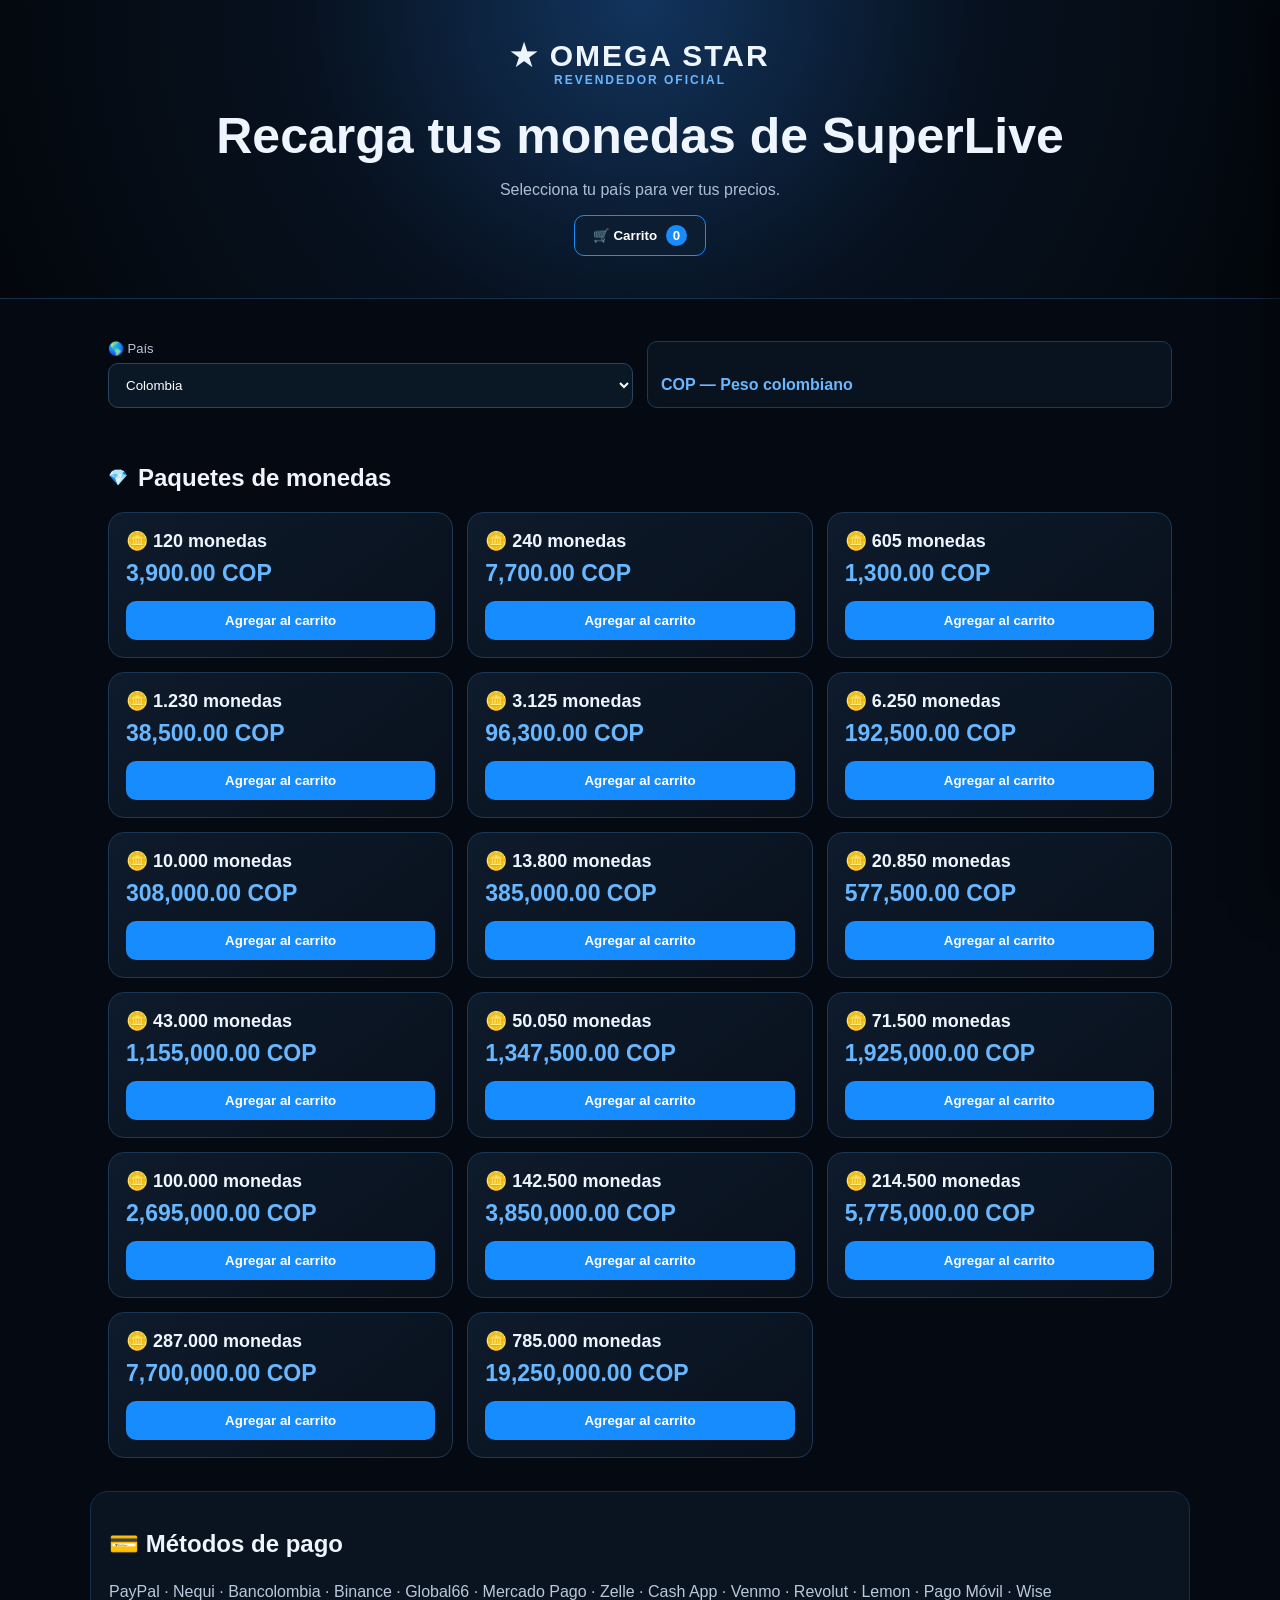
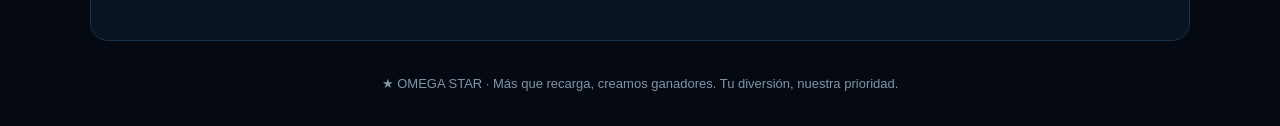
==== commit 823f8b3f: "Add files via upload" ====
--- a/index.html
+++ b/index.html
@@ -1,212 +1 @@
-<!doctype html>
-<html lang="es">
-<head>
-  <meta charset="utf-8">
-  <meta name="viewport" content="width=device-width, initial-scale=1, viewport-fit=cover">
-  <meta name="theme-color" content="#02070c">
-  <title>Omega Star — Monedas SuperLive</title>
-  <link rel="stylesheet" href="styles.css">
-</head>
-<body>
-<div id="app">
-
-  <header class="topbar">
-    <button class="icon-btn" id="menuBtn" aria-label="Menú">☰</button>
-    <div class="brand">
-      <div class="brand-star">★</div>
-      <div><strong>OMEGA</strong><strong class="blue">STAR</strong><small>REVENDEDOR OFICIAL</small></div>
-    </div>
-    <button class="cart-btn" id="cartBtn" aria-label="Carrito">🛒<span id="cartBadge">0</span></button>
-  </header>
-
-  <main>
-    <!-- INICIO -->
-    <section class="screen active" id="homeScreen">
-      <div class="hero">
-        <div class="hero-copy">
-          <div class="bolt">⚡ RECARGA TUS</div>
-          <h1>MONEDAS</h1>
-          <div class="hero-sub">DE SUPERLIVE</div>
-          <ul class="features">
-            <li>⚡ Recarga inmediata</li>
-            <li>🔒 Pago seguro</li>
-            <li>💬 Atención rápida</li>
-            <li>✓ 100% confiable</li>
-            <li>◷ Activos 24/7</li>
-          </ul>
-        </div>
-        <img class="hero-art" src="assets/chest-reference.png" alt="">
-      </div>
-
-      <div class="section-title">PAQUETES DE MONEDAS</div>
-
-      <div class="country-inline">
-        <label>País</label>
-        <select id="homeCountry">
-          <option value="US">🇺🇸 Estados Unidos</option>
-          <option value="MX">🇲🇽 México</option>
-          <option value="AR">🇦🇷 Argentina</option>
-          <option value="CO">🇨🇴 Colombia</option>
-          <option value="VE">🇻🇪 Venezuela</option>
-          <option value="OTHER">🌐 Otros países</option>
-        </select>
-      </div>
-
-      <div class="product-grid" id="homeProducts"></div>
-
-      <div class="trust-row">
-        <div>⚡<small>ENTREGA<br>INMEDIATA</small></div>
-        <div>◷<small>ACTIVOS<br>24/7</small></div>
-        <div>◉<small>SOPORTE<br>RÁPIDO</small></div>
-        <div>🛡<small>COMPRA<br>SEGURA</small></div>
-      </div>
-
-      <div class="payments-title">MÉTODOS DE PAGO</div>
-      <div class="payments">
-        <b>PayPal</b><b>Zelle</b><b>Cash App</b><b>venmo</b>
-        <b>NEQUI</b><b>Bancolombia</b><b>BINANCE</b><b>mercado pago</b>
-        <b>Revolut</b><b>lemon</b><b>pago móvil</b><b>WISE</b>
-      </div>
-
-      <div class="slogan">MÁS QUE RECARGA, CREAMOS GANADORES<br><span>★</span> TU DIVERSIÓN, NUESTRA PRIORIDAD <span>★</span></div>
-    </section>
-
-    <!-- PAQUETES -->
-    <section class="screen" id="packagesScreen">
-      <div class="subhead">
-        <button class="back" data-home>‹</button>
-        <h2>País</h2>
-        <span></span>
-      </div>
-      <div class="country-box">
-        <label>Selecciona tu país</label>
-        <select id="packageCountry">
-          <option value="US">🇺🇸 Estados Unidos</option>
-          <option value="MX">🇲🇽 México</option>
-          <option value="AR">🇦🇷 Argentina</option>
-          <option value="CO">🇨🇴 Colombia</option>
-          <option value="VE">🇻🇪 Venezuela</option>
-          <option value="OTHER">🌐 Otros países</option>
-        </select>
-      </div>
-      <div class="currency-note">ⓘ Los precios se muestran en <b>USD — Dólar estadounidense</b></div>
-      <div class="list" id="packageList"></div>
-      <div class="local-note">🌐 Al seleccionar otro país, los precios pueden mostrarse en su moneda local.</div>
-    </section>
-
-    <!-- CARRITO -->
-    <section class="screen" id="cartScreen">
-      <div class="subhead">
-        <button class="back" data-home>‹</button>
-        <h2>Mi Carrito</h2>
-        <button class="trash" id="clearCart" aria-label="Vaciar carrito">♜</button>
-      </div>
-      <div id="cartItems"></div>
-      <div class="cart-total">
-        <div><span>Subtotal</span><b id="subtotal">$0.00 USD</b></div>
-        <div><span>Envío</span><b class="green">GRATIS</b></div>
-        <hr>
-        <div class="grand"><span>Total</span><b id="cartTotal">$0.00 USD</b></div>
-      </div>
-      <button class="primary" id="checkoutBtn">Finalizar pedido <span>›</span></button>
-      <button class="continue" data-home>‹ Seguir comprando</button>
-
-      <div class="cart-trust">
-        <div>🛡<b>Compra 100%<br>Segura</b></div>
-        <div>⚡<b>Entrega<br>Inmediata</b></div>
-        <div>◉<b>Soporte<br>24/7</b></div>
-      </div>
-      <div class="shield">
-        <div><strong>Tu compra está<br>protegida<br>con nosotros</strong></div>
-        <img src="assets/shield.svg" class="shield-icon" alt="">
-      </div>
-    </section>
-
-    <!-- CHECKOUT -->
-    <section class="screen" id="checkoutScreen">
-      <div class="subhead">
-        <button class="back" id="checkoutBack">‹</button>
-        <h2>Finalizar pedido</h2>
-        <span></span>
-      </div>
-
-      <div class="steps">
-        <span class="on" id="stepDot1">1</span><i></i>
-        <span id="stepDot2">2</span><i></i>
-        <span id="stepDot3">3</span>
-        <div><b>País</b><span>Detalles</span><span>Confirmar</span></div>
-      </div>
-
-      <div class="checkout-step" id="step1">
-        <div class="card">
-          <h3>1. Selecciona tu país</h3>
-          <p>Elige tu país para ver los precios en tu moneda local.</p>
-          <div class="country-list">
-            <button data-country="US">🇺🇸 Estados Unidos (USD)</button>
-            <button data-country="MX">🇲🇽 México (MXN)</button>
-            <button data-country="AR">🇦🇷 Argentina (ARS)</button>
-            <button data-country="CO">🇨🇴 Colombia (COP)</button>
-            <button data-country="VE">🇻🇪 Venezuela (VES)</button>
-            <button data-country="OTHER">🌐 Otros países</button>
-          </div>
-        </div>
-        <div class="info">ⓘ Los precios se actualizarán automáticamente según el país seleccionado.</div>
-        <button class="primary" id="toStep2">Continuar <span>›</span></button>
-      </div>
-
-      <div class="checkout-step hidden" id="step2">
-        <div class="card">
-          <h3>2. Información del pedido</h3>
-          <label>ID de SuperLive</label>
-          <input id="superliveId" placeholder="Ej: 123456789" inputmode="numeric">
-          <small>Ingresa tu ID o usuario de SuperLive</small>
-
-          <label>Método de pago</label>
-          <select id="paymentMethod">
-            <option value="">Selecciona tu método de pago</option>
-            <option>PayPal</option><option>Zelle</option><option>Cash App</option>
-            <option>Venmo</option><option>Nequi</option><option>Bancolombia</option>
-            <option>Binance</option><option>Mercado Pago</option><option>Revolut</option>
-            <option>Lemon</option><option>Pago Móvil</option><option>Wise</option>
-          </select>
-          <small>Elige el método con el que vas a pagar</small>
-
-          <label>Nombre</label>
-          <input id="customerName" placeholder="Tu nombre completo">
-
-          <label>Nota (opcional)</label>
-          <textarea id="customerNote" placeholder="Escribe una nota o información adicional para tu pedido"></textarea>
-        </div>
-        <button class="primary" id="toStep3">Continuar <span>›</span></button>
-        <button class="continue" id="backStep1">‹ Volver</button>
-      </div>
-
-      <div class="checkout-step hidden" id="step3">
-        <div class="card">
-          <h3>3. Confirma tu pedido</h3>
-          <p>Revisa tu pedido antes de enviarlo.</p>
-          <div class="summary-card">
-            <div>País seleccionado <strong id="confirmCountry">🇺🇸 Estados Unidos (USD)</strong></div>
-            <div>Método de pago <strong id="confirmPayment">—</strong></div>
-            <div>ID de SuperLive <strong id="confirmId">—</strong></div>
-            <div>Nombre <strong id="confirmName">—</strong></div>
-            <div>Nota <strong id="confirmNote">—</strong></div>
-            <div class="summary-lines" id="confirmLines"></div>
-          </div>
-        </div>
-        <button class="whatsapp" id="whatsappBtn">🟢 Enviar pedido por WhatsApp</button>
-        <div class="redirect-note">Serás redirigido a WhatsApp con el detalle de tu pedido para finalizar la compra.</div>
-      </div>
-    </section>
-  </main>
-
-  <nav class="bottom">
-    <button class="active" data-screen="homeScreen">⌂<small>Inicio</small></button>
-    <button data-screen="packagesScreen">🪙<small>Monedas</small></button>
-    <button data-screen="cartScreen">🛒<small>Carrito</small></button>
-    <button data-screen="checkoutScreen">✓<small>Pedido</small></button>
-  </nav>
-</div>
-<script src="script.js"></script>
-</body>
-</html>
+<!doctype html><html lang="es"><head><meta charset="utf-8"><meta name="viewport" content="width=device-width,initial-scale=1"><meta name="theme-color" content="#07111f"><title>OMEGA STAR | Recarga SuperLive</title><link rel="stylesheet" href="styles.css"></head><body><header class="hero"><div class="brand">★ OMEGA STAR</div><div class="official">REVENDEDOR OFICIAL</div><h1>Recarga tus monedas de SuperLive</h1><p>Selecciona tu país para ver tus precios.</p><button class="cart-button" id="openCart">🛒 Carrito <span id="cartCount">0</span></button></header><main><section class="country-box"><label>🌎 País<select id="country"></select></label><div id="currency" class="currency"></div></section><section class="section"><div class="section-title"><span>💎</span><h2>Paquetes de monedas</h2></div><div id="products" class="products"></div></section><section class="section info"><h2>💳 Métodos de pago</h2><p>PayPal · Nequi · Bancolombia · Binance · Global66 · Mercado Pago · Zelle · Cash App · Venmo · Revolut · Lemon · Pago Móvil · Wise</p></section></main><aside id="cartPanel" class="cart-panel"><div class="cart-head"><h2>🛒 Tu pedido</h2><button id="closeCart">✕</button></div><div id="cartItems"></div><div class="cart-total"><span>Total</span><strong id="cartTotal"></strong></div><button class="checkout" id="checkoutBtn">Finalizar pedido por WhatsApp</button></aside><div id="overlay" class="overlay"></div><div id="checkoutModal" class="modal hidden"><div class="modal-card"><button class="modal-close" id="closeModal">✕</button><h2>📲 Datos del pedido</h2><label>ID / usuario de SuperLive<input id="superliveId" placeholder="Ej. 123456789"></label><label>Método de pago<select id="payment"><option>Nequi</option><option>Bancolombia</option><option>PayPal</option><option>Binance</option><option>Global66</option><option>Mercado Pago</option><option>Zelle</option><option>Cash App</option><option>Venmo</option><option>Revolut</option><option>Lemon</option><option>Pago Móvil</option><option>Wise</option></select></label><label>Nombre (opcional)<input id="customerName" placeholder="Tu nombre"></label><label>Nota (opcional)<textarea id="note" rows="3"></textarea></label><button class="checkout" id="sendWhatsApp">Enviar pedido por WhatsApp</button></div></div><footer>★ OMEGA STAR · Más que recarga, creamos ganadores. Tu diversión, nuestra prioridad.</footer><script src="script.js"></script></body></html>
--- a/styles.css
+++ b/styles.css
@@ -1,24 +1 @@
-*{box-sizing:border-box}
-:root{--blue:#087fff;--blue2:#0064d8;--bg:#02070c;--panel:#050d14;--line:#17364b;--muted:#91a4b4;--green:#20d96d}
-html,body{margin:0;min-height:100%;background:#000;color:#f7f9fc;font-family:Arial,Helvetica,sans-serif;-webkit-font-smoothing:antialiased}
-body{overflow-x:hidden}button,input,select,textarea{font:inherit}button{cursor:pointer}
-#app{width:min(100%,430px);min-height:100vh;margin:auto;background:#02070c;box-shadow:0 0 80px rgba(0,91,190,.08);position:relative}
-.topbar{height:62px;position:sticky;top:0;z-index:50;background:rgba(2,6,11,.98);border-bottom:1px solid #172630;display:grid;grid-template-columns:45px 1fr 45px;align-items:center;padding:0 10px}
-.icon-btn,.cart-btn,.back,.trash{border:0;background:none;color:#fff;padding:7px;font-size:22px}.icon-btn:active,.cart-btn:active,.back:active,.trash:active{transform:scale(.88)}
-.brand{justify-self:center;display:flex;align-items:center;justify-content:center}.brand-logo{width:137px;height:auto;display:block;object-fit:contain;filter:drop-shadow(0 0 4px rgba(0,128,255,.28))}
-.cart-btn{position:relative}.cart-btn span{position:absolute;right:0;top:0;background:#086cf1;color:#fff;border-radius:10px;font-size:9px;line-height:18px;min-width:18px;height:18px;text-align:center}
-.screen{display:none;padding:0 14px 82px}.screen.active{display:block}
-.hero{min-height:354px;margin:0 -14px;padding:30px 24px;position:relative;overflow:hidden;background:radial-gradient(circle at 80% 42%,rgba(0,107,235,.35),transparent 27%),linear-gradient(150deg,#02060b,#041426 58%,#02070d)}
-.hero-copy{position:relative;z-index:2}.bolt{font-size:13px;font-weight:800;margin-top:15px}.hero h1{margin:8px 0 0;font-size:32px;line-height:.95;color:#087fff;text-shadow:0 0 13px rgba(0,140,255,.42)}.hero-sub{font-size:15px;font-weight:900;margin-top:6px}.features{list-style:none;padding:0;margin:18px 0 0;width:190px;display:grid;gap:9px}.features li{font-size:9.5px;color:#bdd0df}.hero-art{position:absolute;width:205px;height:auto;right:-2px;top:171px;object-fit:contain;filter:drop-shadow(0 0 10px rgba(0,140,255,.55))}
-.section-title{text-align:center;font-size:15px;font-weight:900;padding:14px 0 10px;border-bottom:1px solid #102334}.country-inline{margin:9px 0}.country-inline label,.country-box label{display:block;color:#9eafbe;font-size:9px;margin-bottom:5px}.country-inline select,.country-box select,.card select,.card input,.card textarea{width:100%;min-height:39px;background:#050d15;color:#fff;border:1px solid #243747;border-radius:6px;padding:9px 10px;font-size:11px;outline:none}.country-inline select:focus,.country-box select:focus,.card select:focus,.card input:focus,.card textarea:focus{border-color:#078cff;box-shadow:0 0 0 2px rgba(0,127,255,.1)}
-.product-grid{display:grid;grid-template-columns:repeat(3,minmax(0,1fr));gap:6px;margin-top:9px}.product-card{background:linear-gradient(180deg,#07111a,#040a10);border:1px solid #1d3548;border-radius:7px;padding:8px 5px;text-align:center;box-shadow:inset 0 0 18px rgba(0,16,30,.7);min-width:0}.product-card:active{transform:scale(.975)}.product-card img{width:42px;height:42px;object-fit:contain}.coin-art{width:38px;height:38px;object-fit:contain;filter:drop-shadow(0 0 5px rgba(255,185,25,.45))}.product-card .coins{font-size:14px;font-weight:900;margin-top:3px;white-space:nowrap}.product-card small{display:block;font-size:6.5px;color:#8ea1b1;margin-top:2px}.product-card .price{font-size:9px;font-weight:900;margin:4px 0 7px}.add{width:100%;min-height:25px;border:1px solid #087ef0;background:linear-gradient(180deg,#087ce9,#0566ce);color:#fff;border-radius:4px;padding:4px 2px;font-size:8px;font-weight:800}
-.trust-row{display:grid;grid-template-columns:repeat(4,1fr);gap:4px;margin:13px 0;padding:7px 0;border-top:1px solid #142c3e;border-bottom:1px solid #142c3e}.trust-row div{text-align:center;font-size:14px;color:#71baff}.trust-row small{display:block;color:#b4c4d1;font-size:5.5px;margin-top:3px}.payments-title{text-align:center;font-size:8px;font-weight:900;margin:15px 0 7px}.payments{display:grid;grid-template-columns:repeat(4,1fr);gap:4px}.payments b{font-size:7px;background:#07111a;border:1px solid #1b2f3f;padding:7px 2px;border-radius:4px;text-align:center}.slogan{text-align:center;font-size:6.5px;color:#b7c2cc;line-height:1.5;padding:14px 0}.slogan span{color:#0a91ff;font-size:14px}
-.subhead{height:58px;display:grid;grid-template-columns:42px 1fr 42px;align-items:center;text-align:center}.subhead h2{font-size:14px;margin:0}.country-box{background:#07111a;border:1px solid #173246;border-radius:7px;padding:10px}.currency-note,.info,.local-note{background:#061426;border:1px solid #123f68;color:#9db4c7;border-radius:7px;font-size:8px;padding:9px;margin-top:8px}.list{display:grid;gap:2px;margin-top:8px}.list-row{display:grid;grid-template-columns:36px minmax(0,1fr) auto 27px;gap:6px;align-items:center;background:linear-gradient(90deg,#050c13,#06101a);border-bottom:1px solid #15232e;padding:7px 2px}.list-row .coins{font-size:11px;white-space:nowrap}.list-row .amount{font-size:9px;font-weight:900;white-space:nowrap}.list-row small{display:block;font-size:6.5px;color:#8899a8}.list-row button{width:25px;height:25px;background:#076bd7;border:0;border-radius:5px;color:#fff;font-size:17px;line-height:25px;padding:0}.local-note{text-align:center;margin-top:10px}
-.cart-item{display:grid;grid-template-columns:42px minmax(0,1fr) auto;gap:8px;align-items:center;padding:11px 2px;border-bottom:1px solid #15232e}.cart-item img{width:42px;height:42px;object-fit:contain;filter:drop-shadow(0 0 5px rgba(255,185,25,.45))}.cart-item b{font-size:12px}.cart-item small{display:block;color:#8497a7;font-size:7px;margin-top:3px}.qty{display:inline-flex;margin-top:6px;border:1px solid #273b4a;border-radius:4px;overflow:hidden}.qty button{width:24px;height:23px;background:#07111a;color:#fff;border:0}.qty span{padding:5px 8px;font-size:8px}.cart-total{margin-top:20px;background:#050d14;border:1px solid #142c3c;border-radius:7px;padding:13px}.cart-total>div{display:flex;justify-content:space-between;padding:6px 0;font-size:9px}.cart-total hr{border:0;border-top:1px solid #20303d}.cart-total .grand{font-size:15px}.cart-total .grand b{color:#078cff}.green{color:#30db72}.primary,.whatsapp{width:100%;min-height:45px;border:0;border-radius:6px;padding:11px;color:#fff;font-weight:900;margin-top:11px}.primary{background:linear-gradient(180deg,#087ff0,#0567d0)}.continue{display:block;margin:14px auto;border:0;background:none;color:#078cff;font-size:9px}.cart-trust{display:grid;grid-template-columns:repeat(3,1fr);margin:24px 0 10px}.cart-trust div{text-align:center;color:#39e477;font-size:18px}.cart-trust b{display:block;color:#c7d2db;font-size:6.5px;margin-top:5px}.shield{min-height:150px;margin:0 -14px;background:radial-gradient(circle at 80% 50%,rgba(8,124,255,.3),transparent 34%),linear-gradient(180deg,#04111c,#02070d);display:flex;align-items:center;justify-content:space-around;font-size:13px}.shield-icon{width:85px}
-.steps{display:grid;grid-template-columns:28px 1fr 28px 1fr 28px;align-items:center;margin:8px 27px 27px}.steps span{width:24px;height:24px;border:1px solid #263846;border-radius:50%;display:grid;place-items:center;font-size:9px;color:#8495a2;background:#03090f;z-index:2}.steps .on{border-color:#087fff;background:#087fff;color:#fff;box-shadow:0 0 10px rgba(0,127,255,.28)}.steps i{height:1px;background:#233442}.steps div{grid-column:1/6;display:grid;grid-template-columns:1fr 1fr 1fr;font-size:6.5px;color:#8d9da9;text-align:center;margin-top:5px}.steps div b{color:#078cff}
-.card{background:linear-gradient(180deg,#07111a,#040a10);border:1px solid #172c3b;border-radius:7px;padding:12px;margin-bottom:10px}.card h3{font-size:11px;margin:0 0 7px}.card p,.card small{font-size:8px;color:#8498a8;line-height:1.45}.card label{display:block;font-size:8px;color:#b5c4cf;margin:10px 0 5px}.card textarea{min-height:75px;resize:vertical}.country-list{margin-top:7px;background:#07111a;border:1px solid #172c3b;border-radius:6px;overflow:hidden}.country-list button{display:block;width:100%;padding:9px;border:0;border-bottom:1px solid #142532;background:none;color:#e7eef5;text-align:left;font-size:9px}.summary-card{background:#07111a;border:1px solid #172c3b;border-radius:6px;padding:10px;font-size:8px;line-height:1.8;margin:10px 0 14px}.summary-card>div{display:flex;justify-content:space-between;gap:8px}.summary-lines{border-top:1px solid #1b2d3b;margin-top:9px;padding-top:9px;display:grid;gap:7px}.summary-lines div{display:flex;justify-content:space-between}.summary-lines strong{font-size:13px}.summary-lines strong b{color:#078cff}.whatsapp{background:linear-gradient(180deg,#16d873,#0abc5e);color:#03150b}.redirect-note{text-align:center;color:#7f909f;font-size:7px;line-height:1.5}
-.bottom{position:fixed;z-index:60;bottom:0;left:50%;transform:translateX(-50%);width:min(430px,100%);height:60px;background:rgba(2,7,13,.98);border-top:1px solid #152634;display:grid;grid-template-columns:repeat(4,1fr);box-shadow:0 -8px 25px rgba(0,0,0,.35)}.bottom button{border:0;background:none;color:#8596a5;font-size:19px}.bottom button.active{color:#0790ff}.bottom small{display:block;font-size:6.5px;margin-top:3px}
-.hidden{display:none!important}
-@media(max-width:390px){.screen{padding-left:11px;padding-right:11px}.brand-logo{width:126px}.hero{padding-left:19px;padding-right:19px}.hero-art{width:190px;right:-3px;top:172px}.product-grid{gap:4px}.product-card .coins{font-size:12.5px}.list-row{grid-template-columns:33px minmax(0,1fr) auto 26px}}
-@media(max-width:340px){.brand-logo{width:116px}.hero{min-height:325px}.hero h1{font-size:27px}.hero-art{width:175px;right:-4px;top:172px}.features{width:165px}.product-card .coins{font-size:11px}.product-card small{font-size:5.5px}.add{font-size:7px}}
-@media(min-width:700px){body{background:radial-gradient(circle at 50% 0,rgba(0,88,180,.14),transparent 42%),#000}#app{width:430px;border-left:1px solid #17232e;border-right:1px solid #17232e}}
+*{box-sizing:border-box}body{margin:0;font-family:Arial,sans-serif;background:#050a12;color:#eef5ff}.hero{text-align:center;padding:38px 18px 42px;background:radial-gradient(circle at 50% 0,#12345d,#07111f 48%,#03070c);border-bottom:1px solid #17304c}.brand{font-size:30px;font-weight:900;letter-spacing:2px}.official{color:#69b7ff;font-size:12px;font-weight:700;letter-spacing:2px}.hero h1{font-size:clamp(28px,7vw,50px);margin:20px auto 8px}.hero p{color:#aebed2}.cart-button,.add,.checkout{border:0;border-radius:10px;padding:12px 18px;background:#168cff;color:#fff;font-weight:800;cursor:pointer}.cart-button{border:1px solid #168cff;background:#0c1d31}.cart-button span{background:#168cff;border-radius:99px;padding:3px 7px;margin-left:5px}.country-box{max-width:1100px;margin:24px auto 0;padding:18px;display:grid;grid-template-columns:1fr 1fr;gap:14px}.country-box label{font-size:13px;color:#b9c8da}.country-box select{display:block;width:100%;margin-top:7px;padding:13px;border-radius:10px;border:1px solid #2a4560;background:#0a1725;color:#fff}.currency{display:flex;align-items:end;padding:13px;border:1px solid #173b58;border-radius:10px;background:#08131f;color:#69b7ff;font-weight:800}.section{max-width:1100px;margin:auto;padding:18px}.section-title{display:flex;align-items:center;gap:10px}.products{display:grid;grid-template-columns:repeat(3,1fr);gap:14px}.product{background:linear-gradient(145deg,#0e1b2c,#08101b);border:1px solid #1b3857;border-radius:16px;padding:17px}.coins{font-size:18px;font-weight:900}.price{font-size:23px;font-weight:900;margin:8px 0 14px;color:#69b7ff}.add{width:100%}.info{margin-top:15px;background:#0a1421;border-radius:18px;border:1px solid #17304c}.info p{color:#b9c8da;line-height:1.8}.cart-panel{position:fixed;right:-430px;top:0;width:min(430px,100%);height:100%;background:#07111e;z-index:20;padding:20px;transition:.25s;box-shadow:-12px 0 35px #0008;overflow:auto}.cart-panel.open{right:0}.cart-head{display:flex;justify-content:space-between}.cart-head button,.modal-close{background:none;border:0;color:#fff;font-size:22px}.cart-item{border-bottom:1px solid #1b3047;padding:14px 0}.cart-row{display:flex;justify-content:space-between}.qty button{border:1px solid #31516f;background:#0d1c2c;color:#fff;border-radius:7px;width:30px;height:30px}.qty span{padding:0 8px}.cart-total{display:flex;justify-content:space-between;font-size:20px;padding:20px 0}.checkout{width:100%;background:#16a765}.overlay{display:none;position:fixed;inset:0;background:#0009;z-index:15}.overlay.show{display:block}.modal{position:fixed;inset:0;z-index:30;display:grid;place-items:center;background:#0009;padding:18px}.hidden{display:none}.modal-card{position:relative;background:#091524;border:1px solid #23425f;border-radius:18px;padding:24px;width:min(500px,100%)}.modal-card label{display:block;margin:14px 0;color:#b9c8da}.modal-card input,.modal-card select,.modal-card textarea{display:block;width:100%;margin-top:7px;padding:12px;border-radius:10px;border:1px solid #2a4560;background:#06101b;color:#fff}.modal-close{position:absolute;right:14px;top:12px}footer{text-align:center;padding:35px 18px;color:#8094aa;font-size:13px}@media(max-width:700px){.products{grid-template-columns:1fr 1fr}.country-box{grid-template-columns:1fr}}@media(max-width:480px){.products{grid-template-columns:1fr}}
